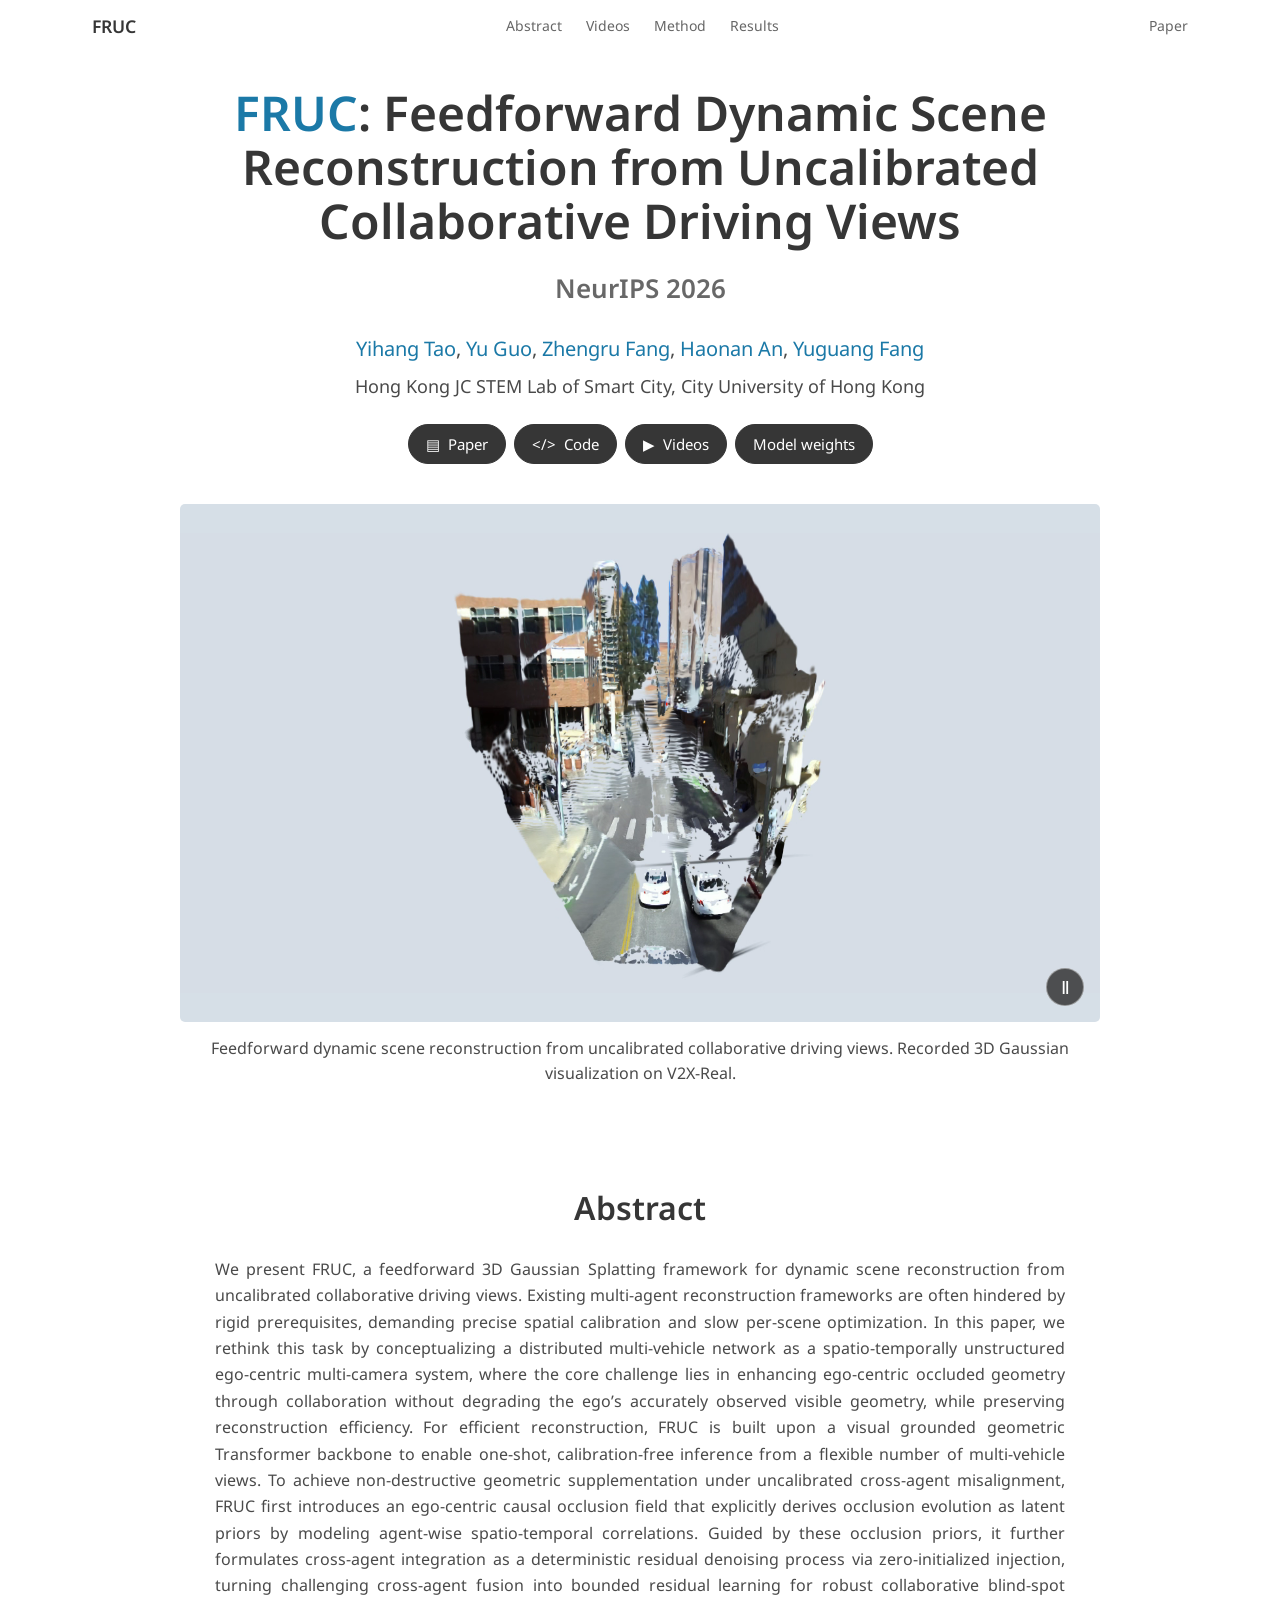
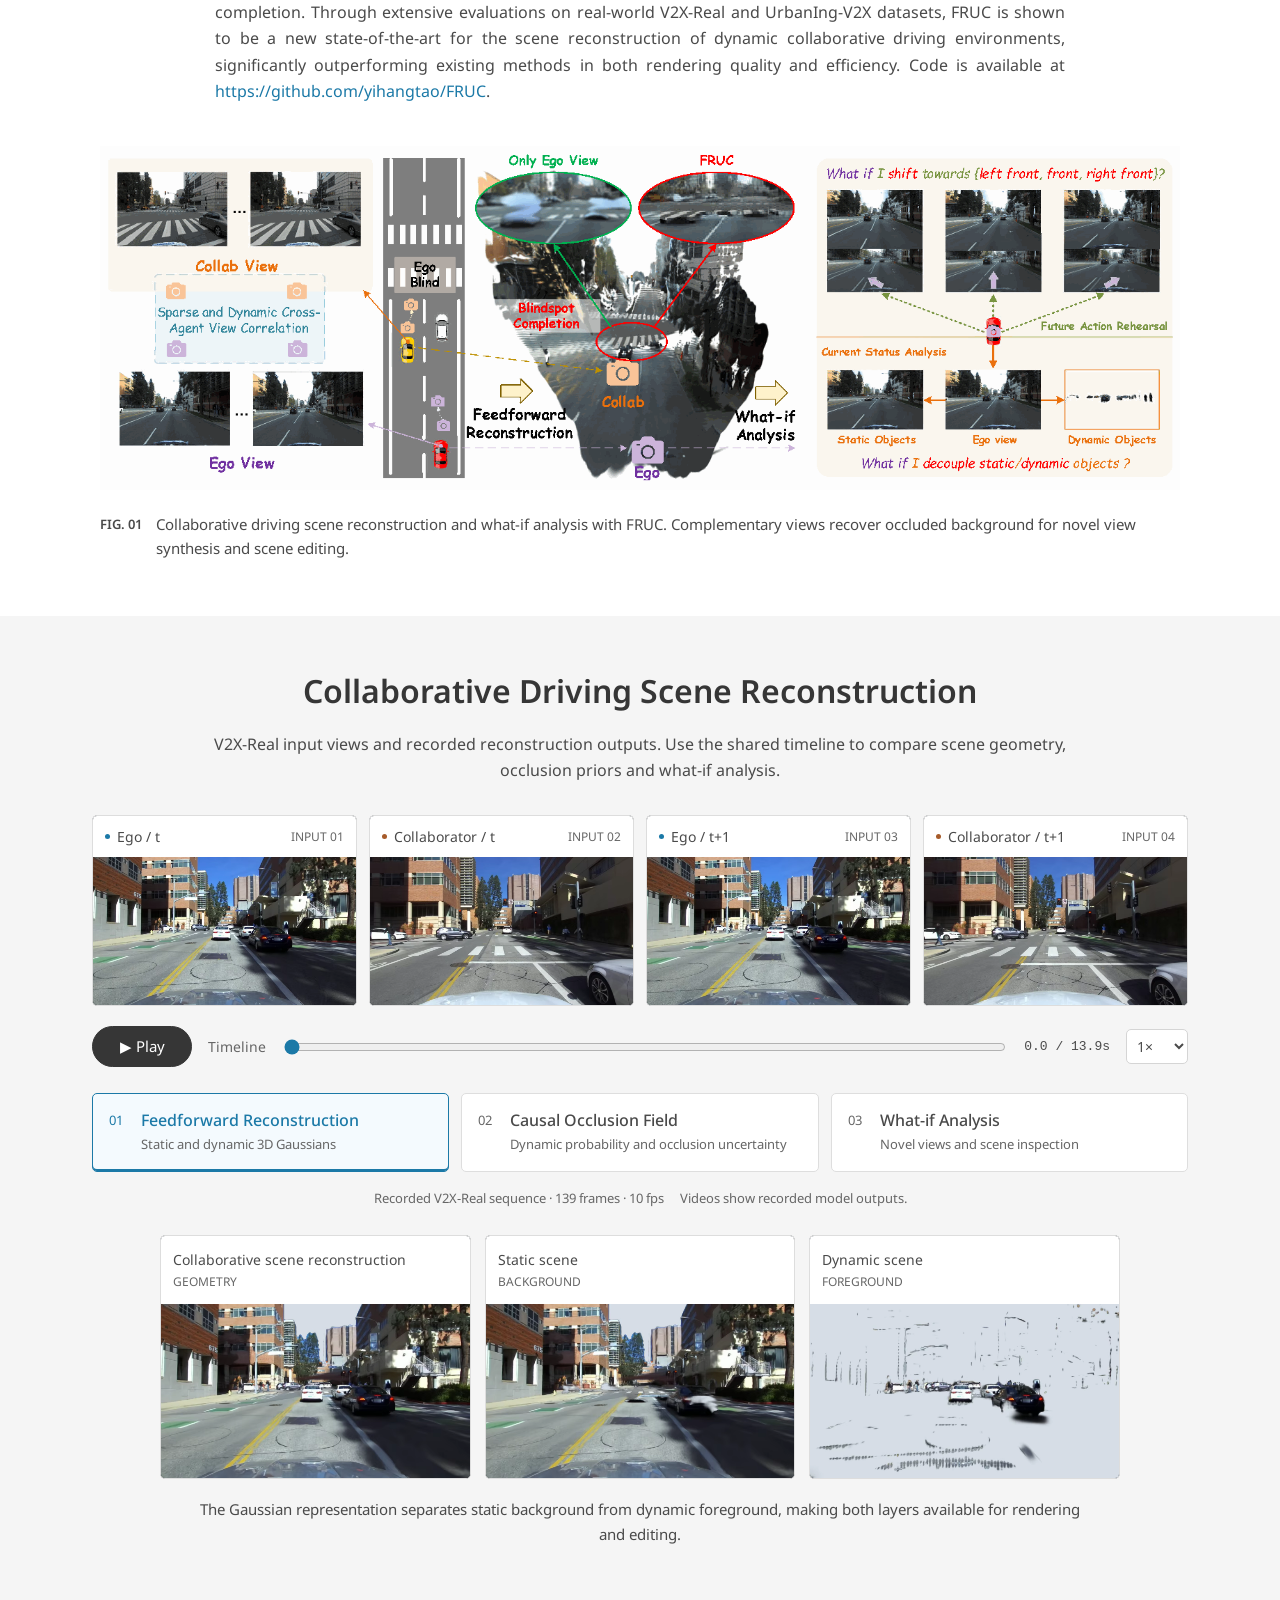
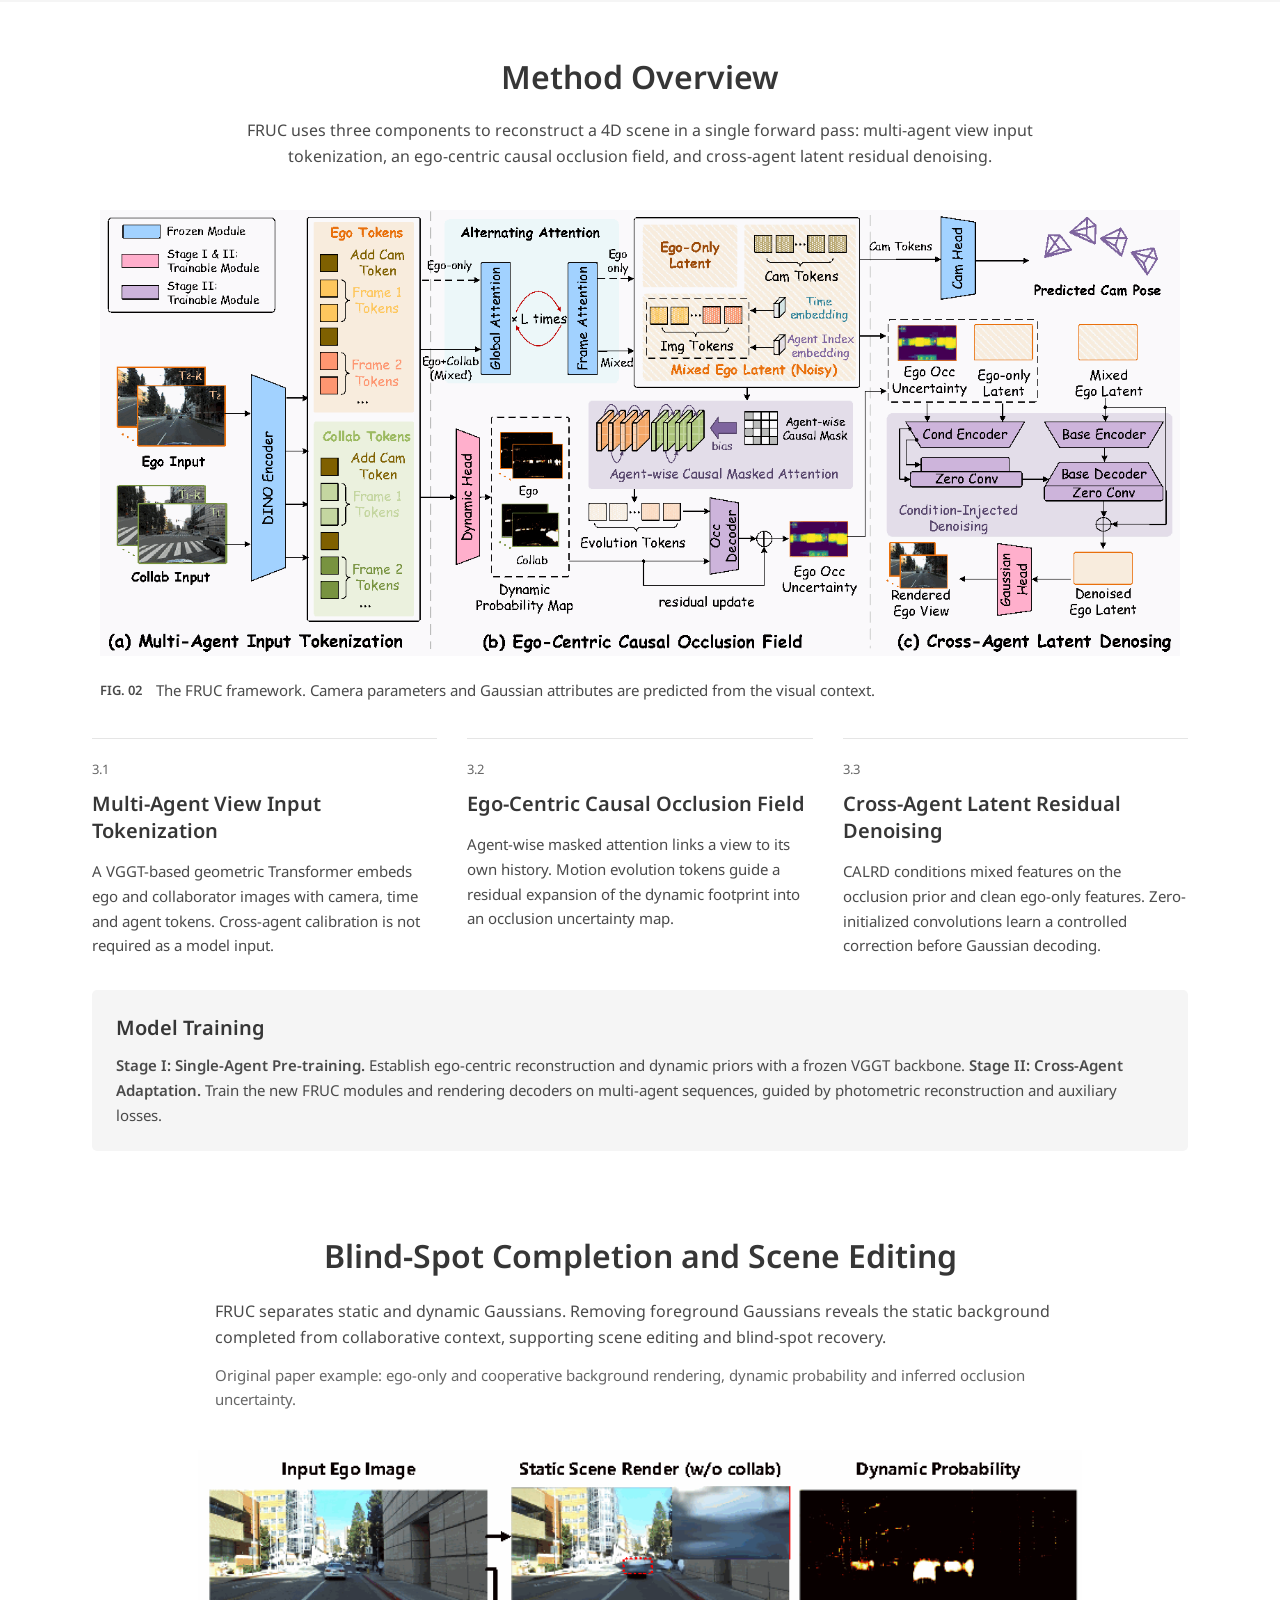
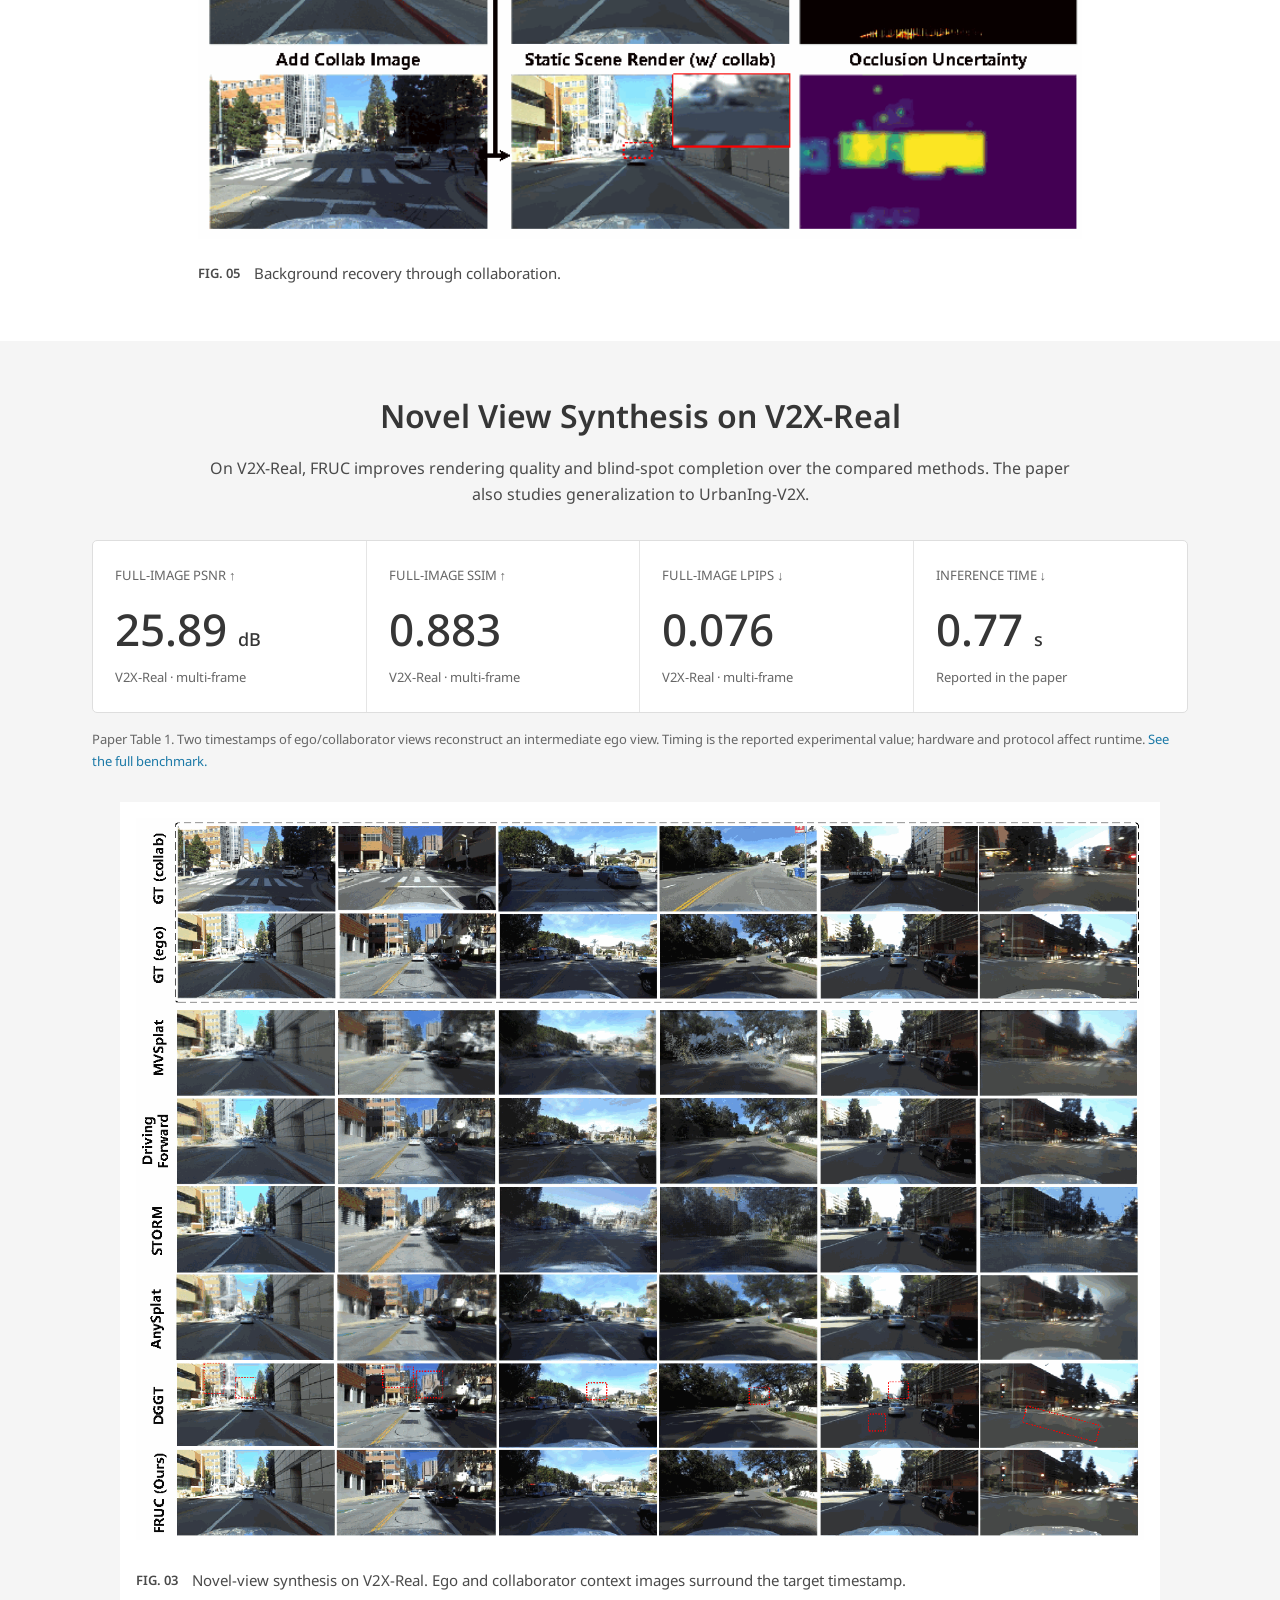
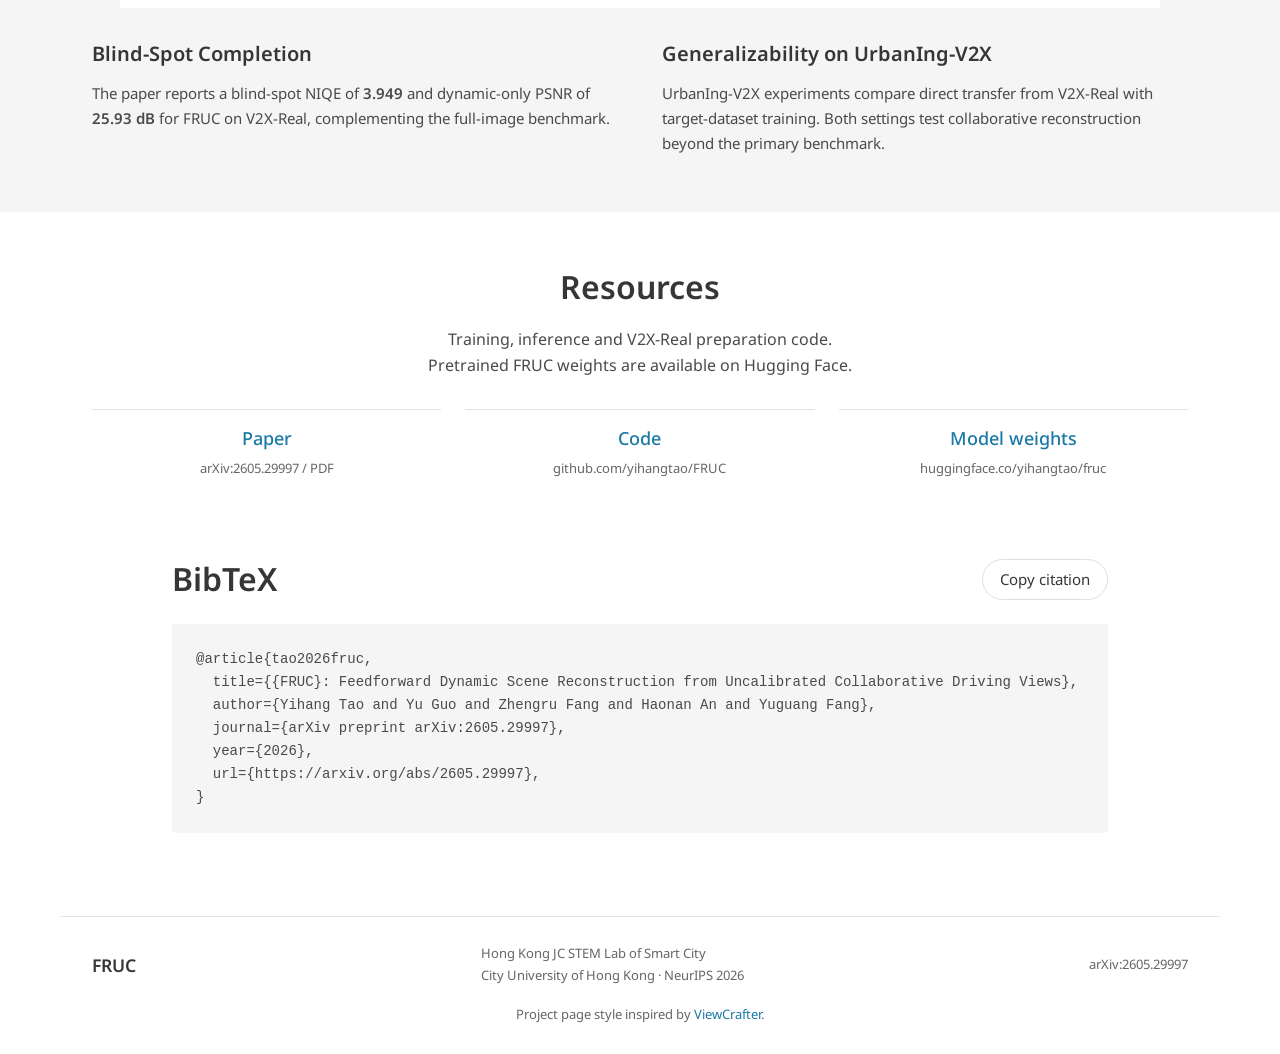
==== docs/index.html @ a86b12f6 "Initial FRUC release" ====
<!doctype html>
<html lang="en">
<head>
  <meta charset="utf-8">
  <meta name="viewport" content="width=device-width, initial-scale=1">
  <meta name="description" content="FRUC: feedforward dynamic scene reconstruction from uncalibrated collaborative driving views. A causal occlusion field and latent residual denoising complete driving blind spots.">
  <meta name="theme-color" content="#ffffff">
  <meta property="og:title" content="FRUC · NeurIPS 2026">
  <meta property="og:description" content="Feedforward dynamic scene reconstruction from uncalibrated collaborative driving views.">
  <title>FRUC · NeurIPS 2026</title>
  <link rel="icon" type="image/svg+xml" href="data:image/svg+xml,%3Csvg xmlns='http://www.w3.org/2000/svg' viewBox='0 0 64 64'%3E%3Crect width='64' height='64' rx='14' fill='%231b79a7'/%3E%3Cpath d='M18 46V18h28v7H26v6h16v7H26v8' fill='%23ffffff'/%3E%3C/svg%3E">
  <meta name="citation_title" content="FRUC: Feedforward Dynamic Scene Reconstruction from Uncalibrated Collaborative Driving Views">
  <meta name="citation_author" content="Yihang Tao">
  <meta name="citation_author" content="Yu Guo">
  <meta name="citation_author" content="Zhengru Fang">
  <meta name="citation_author" content="Haonan An">
  <meta name="citation_author" content="Yuguang Fang">
  <meta name="citation_journal_title" content="arXiv preprint arXiv:2605.29997">
  <meta name="citation_publication_date" content="2026">
  <meta name="citation_pdf_url" content="https://arxiv.org/pdf/2605.29997">
  <link rel="preconnect" href="https://fonts.googleapis.com">
  <link rel="preconnect" href="https://fonts.gstatic.com" crossorigin>
  <link rel="stylesheet" href="https://fonts.googleapis.com/css?family=Google+Sans|Noto+Sans&amp;display=swap">
  <link rel="stylesheet" href="assets/site.css">
  <script src="assets/site.js" defer></script>
</head>
<body>
  <a class="skip" href="#main">Skip to content</a>
  <header class="header">
    <a class="wordmark" href="#top" aria-label="FRUC home">FRUC<span class="brand-square"></span></a>
    <nav aria-label="Main navigation">
      <a href="#overview">Abstract</a><a href="#explorer">Videos</a><a href="#method">Method</a><a href="#results">Results</a>
    </nav>
    <a class="nav-paper" href="https://arxiv.org/pdf/2605.29997" target="_blank" rel="noopener">Paper</a>
  </header>
  <main id="main">
    <section class="hero wrap" id="top" aria-labelledby="hero-title">
      <div class="hero-copy">
        <h1 id="hero-title"><span class="title-acronym">FRUC</span>: Feedforward Dynamic Scene Reconstruction from Uncalibrated Collaborative Driving Views</h1>
        <p class="publication-venue">NeurIPS 2026</p>
        <p class="authors"><span>Yihang Tao</span>, <span>Yu Guo</span>, <span>Zhengru Fang</span>, <span>Haonan An</span>, <span>Yuguang Fang</span></p>
        <p class="affiliation">Hong Kong JC STEM Lab of Smart City, City University of Hong Kong</p>
        <div class="hero-actions">
          <a class="button publication-button" href="https://arxiv.org/pdf/2605.29997" target="_blank" rel="noopener"><span aria-hidden="true">▤</span> Paper</a>
          <a class="button publication-button" href="https://github.com/yihangtao/FRUC" target="_blank" rel="noopener"><span aria-hidden="true">&lt;/&gt;</span> Code</a>
          <a class="button publication-button" href="#explorer"><span aria-hidden="true">▶</span> Videos</a>
          <a class="button publication-button" href="https://huggingface.co/yihangtao/fruc" target="_blank" rel="noopener">Model weights</a>
        </div>
      </div>
      <div class="hero-visual">
        <div class="hero-media">
          <video id="hero-video" autoplay muted loop playsinline preload="auto" aria-label="Recorded 3D reconstruction visualization" poster="assets/figures/teaser.png"><source src="assets/videos/viewer.webm" type="video/webm"></video>
          <div class="visual-overlay"><button id="hero-toggle" class="round-button" aria-label="Pause hero video">Ⅱ</button></div>
        </div>
        <p class="visual-caption">Feedforward dynamic scene reconstruction from uncalibrated collaborative driving views. Recorded 3D Gaussian visualization on V2X-Real.</p>
      </div>
    </section>


    <section class="section wrap" id="overview" aria-labelledby="overview-title">
      <div class="section-heading"><h2 id="overview-title">Abstract</h2></div>
      <div class="overview-copy"><p>We present FRUC, a feedforward 3D Gaussian Splatting framework for dynamic scene reconstruction from uncalibrated collaborative driving views. Existing multi-agent reconstruction frameworks are often hindered by rigid prerequisites, demanding precise spatial calibration and slow per-scene optimization. In this paper, we rethink this task by conceptualizing a distributed multi-vehicle network as a spatio-temporally unstructured ego-centric multi-camera system, where the core challenge lies in enhancing ego-centric occluded geometry through collaboration without degrading the ego’s accurately observed visible geometry, while preserving reconstruction efficiency. For efficient reconstruction, FRUC is built upon a visual grounded geometric Transformer backbone to enable one-shot, calibration-free inference from a flexible number of multi-vehicle views. To achieve non-destructive geometric supplementation under uncalibrated cross-agent misalignment, FRUC first introduces an ego-centric causal occlusion field that explicitly derives occlusion evolution as latent priors by modeling agent-wise spatio-temporal correlations. Guided by these occlusion priors, it further formulates cross-agent integration as a deterministic residual denoising process via zero-initialized injection, turning challenging cross-agent fusion into bounded residual learning for robust collaborative blind-spot completion. Through extensive evaluations on real-world V2X-Real and UrbanIng-V2X datasets, FRUC is shown to be a new state-of-the-art for the scene reconstruction of dynamic collaborative driving environments, significantly outperforming existing methods in both rendering quality and efficiency. Code is available at <a href="https://github.com/yihangtao/FRUC" target="_blank" rel="noopener">https://github.com/yihangtao/FRUC</a>.</p></div>
      <figure class="paper-figure full-span"><button class="figure-button" data-figure="assets/figures/teaser.png" data-caption="Figure 1 · Collaborative driving reconstruction and what-if analysis." aria-label="Enlarge paper overview figure"><img src="assets/figures/teaser.png" alt="Paper overview: ego and collaborative inputs, blind-spot recovery, novel viewpoints and static/dynamic separation." loading="lazy"><span class="enlarge">＋ View figure</span></button><figcaption><span>FIG. 01</span> Collaborative driving scene reconstruction and what-if analysis with FRUC. Complementary views recover occluded background for novel view synthesis and scene editing.</figcaption></figure>
    </section>

    <section class="explorer-section" id="explorer" aria-labelledby="explorer-title">
      <div class="wrap">
        <div class="section-intro"><div><h2 id="explorer-title">Collaborative Driving Scene Reconstruction</h2></div><p>V2X-Real input views and recorded reconstruction outputs. Use the shared timeline to compare scene geometry, occlusion priors and what-if analysis.</p></div>
        <div class="input-grid" aria-label="Synchronized ego and collaborator input videos">
          <figure class="video-tile"><figcaption><span class="view-dot ego-dot"></span>Ego / t <span>INPUT 01</span></figcaption><video class="sync-video" data-stream="ego_frame_t" muted playsinline preload="metadata" aria-label="Ego input at t"><source src="assets/videos/ego_frame_t.webm" type="video/webm"></video></figure>
          <figure class="video-tile"><figcaption><span class="view-dot collab-dot"></span>Collaborator / t <span>INPUT 02</span></figcaption><video class="sync-video" data-stream="collab_frame_t" muted playsinline preload="metadata" aria-label="Collaborator input at t"><source src="assets/videos/collab_frame_t.webm" type="video/webm"></video></figure>
          <figure class="video-tile"><figcaption><span class="view-dot ego-dot"></span>Ego / t+1 <span>INPUT 03</span></figcaption><video class="sync-video" data-stream="ego_frame_t1" muted playsinline preload="metadata" aria-label="Ego input at t plus one"><source src="assets/videos/ego_frame_t1.webm" type="video/webm"></video></figure>
          <figure class="video-tile"><figcaption><span class="view-dot collab-dot"></span>Collaborator / t+1 <span>INPUT 04</span></figcaption><video class="sync-video" data-stream="collab_frame_t1" muted playsinline preload="metadata" aria-label="Collaborator input at t plus one"><source src="assets/videos/collab_frame_t1.webm" type="video/webm"></video></figure>
        </div>
        <div class="player-controls">
          <button id="play-toggle" class="button primary" aria-label="Play synchronized videos">▶ Play</button>
          <label class="timeline-label" for="timeline">Timeline</label><input id="timeline" type="range" min="0" max="13.9" value="0" step="0.1" aria-label="Seek all videos">
          <output id="time-display" for="timeline">0.0 / 13.9s</output>
          <label class="sr-only" for="speed">Playback speed</label><select id="speed"><option value="0.5">0.5×</option><option value="1" selected>1×</option><option value="1.5">1.5×</option></select>
        </div>
        <p id="video-status" class="sr-only" role="status" aria-live="polite"></p>
        <div class="explorer-layout">
          <aside class="explorer-sidebar"><div role="tablist" aria-label="Reconstruction stage" aria-orientation="horizontal">
            <button id="tab-reconstruction" class="stage-tab active" role="tab" aria-selected="true" aria-controls="stage-reconstruction"><span>01</span><b>Feedforward Reconstruction</b><small>Static and dynamic 3D Gaussians</small></button>
            <button id="tab-occlusion" class="stage-tab" role="tab" aria-selected="false" aria-controls="stage-occlusion" tabindex="-1"><span>02</span><b>Causal Occlusion Field</b><small>Dynamic probability and occlusion uncertainty</small></button>
            <button id="tab-whatif" class="stage-tab" role="tab" aria-selected="false" aria-controls="stage-whatif" tabindex="-1"><span>03</span><b>What-if Analysis</b><small>Novel views and scene inspection</small></button>
          </div><div class="sequence-note"><p>Recorded V2X-Real sequence · 139 frames · 10 fps</p><small>Videos show recorded model outputs.</small></div></aside>
          <div class="stage-content">
            <div id="stage-reconstruction" class="stage-panel" role="tabpanel" aria-labelledby="tab-reconstruction">
              <div class="result-grid">
                <figure class="video-tile"><figcaption>Collaborative scene reconstruction <span>GEOMETRY</span></figcaption><video id="master-video" class="sync-video" data-stream="construction_scene" muted playsinline preload="metadata" aria-label="Collaborative driving scene reconstruction recording"><source src="assets/videos/construction_scene.webm" type="video/webm"></video></figure>
                <figure class="video-tile"><figcaption>Static scene <span>BACKGROUND</span></figcaption><video class="sync-video" data-stream="static_scene_render" muted playsinline preload="metadata" aria-label="Static scene rendering"><source src="assets/videos/static_scene_render.webm" type="video/webm"></video></figure>
                <figure class="video-tile"><figcaption>Dynamic scene <span>FOREGROUND</span></figcaption><video class="sync-video" data-stream="dynamic_scene_render" muted playsinline preload="metadata" aria-label="Dynamic scene rendering"><source src="assets/videos/dynamic_scene_render.webm" type="video/webm"></video></figure>
              </div>
              <p class="stage-caption">The Gaussian representation separates static background from dynamic foreground, making both layers available for rendering and editing.</p>
            </div>
            <div id="stage-occlusion" class="stage-panel" role="tabpanel" aria-labelledby="tab-occlusion" hidden>
              <div class="result-grid">
                <figure class="video-tile"><figcaption>Occlusion uncertainty <span>CAUSAL PRIOR</span></figcaption><video class="sync-video" data-stream="ego_occlusion_uncertainty" muted playsinline preload="metadata" aria-label="Inferred occlusion uncertainty"><source src="assets/videos/ego_occlusion_uncertainty.webm" type="video/webm"></video></figure>
                <figure class="video-tile"><figcaption>Dynamic probability <span>FOOTPRINT</span></figcaption><video class="sync-video" data-stream="ego_dynamic_probability" muted playsinline preload="metadata" aria-label="Predicted dynamic probability"><source src="assets/videos/ego_dynamic_probability.webm" type="video/webm"></video></figure>
                <figure class="video-tile"><figcaption>Predicted depth <span>STRUCTURE</span></figcaption><video class="sync-video" data-stream="ego_depth_map" muted playsinline preload="metadata" aria-label="Predicted ego depth"><source src="assets/videos/ego_depth_map.webm" type="video/webm"></video></figure>
              </div>
              <p class="stage-caption">Within-agent causal attention tracks latent motion. A learned residual expands the dynamic footprint into a structured occlusion prior.</p>
            </div>
            <div id="stage-whatif" class="stage-panel" role="tabpanel" aria-labelledby="tab-whatif" hidden>
              <div class="result-grid two-up">
                <figure class="video-tile"><figcaption>Predicted next-frame visualization <span>RENDERED OUTPUT</span></figcaption><video class="sync-video" data-stream="ego_pred_next" muted playsinline preload="metadata" aria-label="Recorded predicted next-frame rendering"><source src="assets/videos/ego_pred_next.webm" type="video/webm"></video></figure>
                <figure class="video-tile"><figcaption>3D scene inspection <span>GAUSSIAN REPRESENTATION</span></figcaption><video class="sync-video" data-stream="viewer" muted playsinline preload="metadata" aria-label="3D viewer recording"><source src="assets/videos/viewer.webm" type="video/webm"></video></figure>
              </div>
              <p class="stage-caption">Reconstructed geometry supports camera shifts and foreground editing. These clips illustrate the recorded reconstruction and rendering outputs.</p>
            </div>
          </div>
        </div>
      </div>
    </section>

    <section class="section method-section wrap" id="method" aria-labelledby="method-title">
      <div class="section-intro full-span"><div><h2 id="method-title">Method Overview</h2></div><p>FRUC uses three components to reconstruct a 4D scene in a single forward pass: multi-agent view input tokenization, an ego-centric causal occlusion field, and cross-agent latent residual denoising.</p></div>
      <figure class="paper-figure full-span"><button class="figure-button" data-figure="assets/figures/method.png" data-caption="Figure 2 · Multi-agent tokenization, ego-centric causal occlusion field and cross-agent latent residual denoising." aria-label="Enlarge FRUC framework diagram"><img src="assets/figures/method.png" alt="FRUC architecture with DINO encoding, temporal-agent embeddings, causal motion attention, occlusion prediction and zero-convolution residual denoising." loading="lazy"><span class="enlarge">＋ View figure</span></button><figcaption><span>FIG. 02</span> The FRUC framework. Camera parameters and Gaussian attributes are predicted from the visual context.</figcaption></figure>
      <div class="method-cards full-span">
        <article><span class="step-number">3.1</span><h3>Multi-Agent View Input Tokenization</h3><p>A VGGT-based geometric Transformer embeds ego and collaborator images with camera, time and agent tokens. Cross-agent calibration is not required as a model input.</p></article>
        <article><span class="step-number">3.2</span><h3>Ego-Centric Causal Occlusion Field</h3><p>Agent-wise masked attention links a view to its own history. Motion evolution tokens guide a residual expansion of the dynamic footprint into an occlusion uncertainty map.</p></article>
        <article><span class="step-number">3.3</span><h3>Cross-Agent Latent Residual Denoising</h3><p>CALRD conditions mixed features on the occlusion prior and clean ego-only features. Zero-initialized convolutions learn a controlled correction before Gaussian decoding.</p></article>
      </div>
      <div class="training-note full-span"><h3>Model Training</h3><p><strong>Stage I: Single-Agent Pre-training.</strong> Establish ego-centric reconstruction and dynamic priors with a frozen VGGT backbone. <strong>Stage II: Cross-Agent Adaptation.</strong> Train the new FRUC modules and rendering decoders on multi-agent sequences, guided by photometric reconstruction and auxiliary losses.</p></div>
    </section>

    <section class="blindspot-section wrap" aria-labelledby="blindspot-title">
      <div><h2 id="blindspot-title">Blind-Spot Completion and Scene Editing</h2><p>FRUC separates static and dynamic Gaussians. Removing foreground Gaussians reveals the static background completed from collaborative context, supporting scene editing and blind-spot recovery.</p><p class="muted">Original paper example: ego-only and cooperative background rendering, dynamic probability and inferred occlusion uncertainty.</p></div>
      <figure class="paper-figure"><button class="figure-button" data-figure="assets/figures/blindspot.png" data-caption="Figure 5 · Blind-spot completion on V2X-Real." aria-label="Enlarge blind-spot completion figure"><img src="assets/figures/blindspot.png" alt="Figure 5 showing blind-spot completion with collaborator inputs versus ego-only background rendering." loading="lazy"><span class="enlarge">＋ View figure</span></button><figcaption><span>FIG. 05</span> Background recovery through collaboration.</figcaption></figure>
    </section>

    <section class="results-section" id="results" aria-labelledby="results-title"><div class="wrap">
      <div class="section-intro"><div><h2 id="results-title">Novel View Synthesis on V2X-Real</h2></div><p>On V2X-Real, FRUC improves rendering quality and blind-spot completion over the compared methods. The paper also studies generalization to UrbanIng-V2X.</p></div>
      <div class="metric-grid"><article><span>FULL-IMAGE PSNR ↑</span><strong>25.89 <small>dB</small></strong><p>V2X-Real · multi-frame</p></article><article><span>FULL-IMAGE SSIM ↑</span><strong>0.883</strong><p>V2X-Real · multi-frame</p></article><article><span>FULL-IMAGE LPIPS ↓</span><strong>0.076</strong><p>V2X-Real · multi-frame</p></article><article><span>INFERENCE TIME ↓</span><strong>0.77 <small>s</small></strong><p>Reported in the paper</p></article></div>
      <p class="result-footnote">Paper Table 1. Two timestamps of ego/collaborator views reconstruct an intermediate ego view. Timing is the reported experimental value; hardware and protocol affect runtime. <a href="https://arxiv.org/pdf/2605.29997" target="_blank" rel="noopener">See the full benchmark.</a></p>
      <figure class="paper-figure results-figure"><button class="figure-button" data-figure="assets/figures/v2xreal-results.png" data-caption="Figure 3 · Qualitative novel-view synthesis comparison on V2X-Real." aria-label="Enlarge qualitative benchmark comparison"><img src="assets/figures/v2xreal-results.png" alt="Original V2X-Real qualitative comparison of ground truth, baseline methods and FRUC." loading="lazy"><span class="enlarge">＋ View figure</span></button><figcaption><span>FIG. 03</span> Novel-view synthesis on V2X-Real. Ego and collaborator context images surround the target timestamp.</figcaption></figure>
      <div class="results-context"><article><h3>Blind-Spot Completion</h3><p>The paper reports a blind-spot NIQE of <strong>3.949</strong> and dynamic-only PSNR of <strong>25.93 dB</strong> for FRUC on V2X-Real, complementing the full-image benchmark.</p></article><article><h3>Generalizability on UrbanIng-V2X</h3><p>UrbanIng-V2X experiments compare direct transfer from V2X-Real with target-dataset training. Both settings test collaborative reconstruction beyond the primary benchmark.</p></article></div>
    </div></section>

    <section class="resources wrap" aria-labelledby="resources-title"><div><h2 id="resources-title">Resources</h2><p>Training, inference and V2X-Real preparation code.<br>Pretrained FRUC weights are available on Hugging Face.</p></div><div class="resource-links"><a href="https://arxiv.org/pdf/2605.29997" target="_blank" rel="noopener"><b>Paper</b><span>arXiv:2605.29997 / PDF</span></a><a href="https://github.com/yihangtao/FRUC" target="_blank" rel="noopener"><b>Code</b><span>github.com/yihangtao/FRUC</span></a><a href="https://huggingface.co/yihangtao/fruc" target="_blank" rel="noopener"><b>Model weights</b><span>huggingface.co/yihangtao/fruc</span></a></div></section>
    <section class="citation wrap" aria-labelledby="citation-title"><div class="citation-header"><div><h2 id="citation-title">BibTeX</h2></div><button id="copy-citation" class="button ghost">Copy citation</button></div><pre><code id="bibtex">@article{tao2026fruc,
  title={{FRUC}: Feedforward Dynamic Scene Reconstruction from Uncalibrated Collaborative Driving Views},
  author={Yihang Tao and Yu Guo and Zhengru Fang and Haonan An and Yuguang Fang},
  journal={arXiv preprint arXiv:2605.29997},
  year={2026},
  url={https://arxiv.org/abs/2605.29997},
}</code></pre><p id="copy-status" role="status" aria-live="polite"></p></section>
  </main>
  <footer class="wrap"><a class="wordmark" href="#top">FRUC<span class="brand-square"></span></a><p>Hong Kong JC STEM Lab of Smart City<br>City University of Hong Kong · NeurIPS 2026</p><a href="https://arxiv.org/abs/2605.29997" target="_blank" rel="noopener">arXiv:2605.29997</a></footer>
  <p class="page-credit">Project page style inspired by <a href="https://drexubery.github.io/ViewCrafter/" target="_blank" rel="noopener">ViewCrafter</a>.</p>
  <dialog id="figure-dialog" aria-labelledby="dialog-caption"><button id="close-figure" class="round-button" aria-label="Close figure">×</button><img id="dialog-image" alt=""><p id="dialog-caption"></p></dialog>
</body>
</html>
---- docs/assets/site.css ----
@charset "UTF-8";

:root {
  --bg: #ffffff;
  --panel: #ffffff;
  --text: #4a4a4a;
  --heading: #363636;
  --muted: #666666;
  --accent: #1b79a7;
  --orange: #a65b2a;
  --line: #e5e5e5;
  --soft: #f5f5f5;
  --sans: "Noto Sans", Arial, sans-serif;
  --display: "Google Sans", "Noto Sans", Arial, sans-serif;
  --mono: Consolas, "SFMono-Regular", monospace;
  color-scheme: light;
}

* { box-sizing: border-box; }
html { scroll-behavior: smooth; scroll-padding-top: 64px; }
body { margin: 0; background: var(--bg); color: var(--text); font: 400 16px/1.65 var(--sans); }
a { color: var(--accent); text-decoration: none; }
a:hover { text-decoration: underline; }
button, input, select { font: inherit; }
button, a, input, select { touch-action: manipulation; }
button { cursor: pointer; color: inherit; }
a:focus-visible, button:focus-visible, input:focus-visible, select:focus-visible { outline: 3px solid var(--accent); outline-offset: 4px; }
img, video { display: block; max-width: 100%; }
figure, p, h1, h2, h3 { margin: 0; }
p + p { margin-top: 1rem; }
h1, h2, h3 { font-family: var(--display); color: var(--heading); font-weight: 600; letter-spacing: normal; }
h1 { font-size: 3rem; line-height: 1.125; }
h2 { font-size: 2rem; line-height: 1.2; }
h3 { font-size: 1.25rem; line-height: 1.35; }
strong { font-weight: 600; }
.wrap { width: 100%; max-width: 1160px; margin: auto; padding-left: 32px; padding-right: 32px; }
.header { display: flex; align-items: center; justify-content: space-between; max-width: 1160px; height: 52px; margin: auto; padding: 0 32px; gap: 24px; }
.wordmark { font: 600 1.1rem var(--display); color: var(--heading); }
.brand-square { display: none; }
.header nav { display: flex; gap: 24px; font-size: .875rem; }
.header nav a, .nav-paper { color: var(--muted); }
.nav-paper { font-size: .875rem; }
.hero { padding-top: 34px; padding-bottom: 48px; text-align: center; }
.hero-copy { max-width: 1050px; margin: auto; }
.title-acronym { color: var(--accent); }
.publication-venue { margin-top: 24px; color: #686868; font: 600 1.625rem/1.3 var(--display); }
.authors { margin-top: 26px; font: 400 1.25rem/1.65 var(--display); }
.authors span { display: inline-block; color: var(--accent); }
.affiliation { margin-top: 8px; font: 400 1.125rem/1.5 var(--display); }
.hero-actions { display: flex; flex-wrap: wrap; justify-content: center; align-items: center; gap: 8px; margin-top: 24px; }
.button { display: inline-flex; align-items: center; justify-content: center; gap: 8px; border: 1px solid #dedede; border-radius: 999px; padding: 8px 17px; background: var(--panel); color: var(--heading); font-size: .9375rem; line-height: 1.5; font-weight: 400; text-decoration: none; transition: background .15s; }
.button:hover { text-decoration: none; background: #eeeeee; }
.publication-button, .button.primary { background: var(--heading); border-color: var(--heading); color: white; }
.publication-button:hover, .button.primary:hover { background: #202020; border-color: #202020; }
.publication-button small { font-size: .75rem; padding-left: 7px; border-left: 1px solid #ffffff55; }
.hero-visual { max-width: 920px; margin: 40px auto 0; }
.hero-media { position: relative; overflow: hidden; border-radius: 5px; }
.hero-visual video { width: 100%; aspect-ratio: 16/9; object-fit: contain; background: #d6dfe7; }
.visual-overlay { position: absolute; right: 16px; bottom: 16px; }
.round-button { display: grid; place-items: center; width: 38px; height: 38px; border: 1px solid #ffffff66; border-radius: 50%; background: #363636d9; color: white; font-size: 1.15rem; }
.visual-caption { margin-top: 14px; color: var(--text); font: 400 1rem/1.55 var(--display); }
.section { padding-top: 56px; padding-bottom: 56px; }
.section-heading, .section-intro { text-align: center; }
.overview-copy { max-width: 850px; margin: 28px auto 34px; text-align: justify; }
.overview-copy a { overflow-wrap: anywhere; }
.paper-figure { overflow: hidden; background: white; }
.figure-button { display: block; position: relative; width: 100%; padding: 8px; border: 0; background: white; text-align: left; }
.figure-button img { width: 100%; height: auto; object-fit: contain; }
.enlarge { position: absolute; right: 18px; bottom: 18px; padding: 6px 10px; background: #363636e6; color: white; border-radius: 4px; font-size: .75rem; opacity: 0; transition: opacity .15s; }
.figure-button:hover .enlarge, .figure-button:focus-visible .enlarge { opacity: 1; }
.paper-figure > figcaption { display: flex; gap: 14px; padding: 14px 8px 0; color: var(--text); font-size: .9375rem; line-height: 1.6; text-align: left; }
.paper-figure > figcaption > span { white-space: nowrap; font-size: .8125rem; font-weight: 600; padding-top: 2px; }
.section-intro { margin-bottom: 32px; }
.section-intro > p { max-width: 880px; margin: 20px auto 0; }
.explorer-section { background: var(--soft); padding: 56px 0; }
.input-grid { display: grid; grid-template-columns: repeat(4, 1fr); gap: 12px; }
.video-tile { overflow: hidden; min-width: 0; background: #101820; border: 1px solid #dddddd; border-radius: 5px; }
.video-tile figcaption { display: flex; align-items: center; flex-wrap: wrap; gap: 7px; padding: 10px 12px; background: white; font-size: .875rem; line-height: 1.5; }
.video-tile figcaption > span:last-child:not(.view-dot) { margin-left: auto; color: var(--muted); font-size: .75rem; }
.video-tile video { width: 100%; aspect-ratio: 16/9; object-fit: contain; }
.view-dot { width: 5px; height: 5px; border-radius: 50%; }
.ego-dot { background: var(--accent); }
.collab-dot { background: var(--orange); }
.player-controls { display: flex; align-items: center; gap: 16px; padding: 20px 0 26px; }
.player-controls .button { min-width: 100px; }
.timeline-label { font-size: .875rem; color: var(--muted); }
#timeline { accent-color: var(--accent); flex: 1; min-width: 60px; cursor: pointer; }
#time-display { font: .8125rem var(--mono); white-space: nowrap; }
#speed { background: white; color: var(--text); border: 1px solid #d5d5d5; border-radius: 5px; padding: 6px; font-size: .875rem; }
.explorer-sidebar [role=tablist] { display: grid; grid-template-columns: repeat(3, 1fr); gap: 12px; }
.stage-tab { display: grid; grid-template-columns: 24px 1fr; gap: 4px 8px; width: 100%; text-align: left; background: white; border: 1px solid #dedede; border-radius: 5px; padding: 16px; }
.stage-tab > span { grid-row: 1/3; color: var(--muted); font-size: .8125rem; }
.stage-tab > b { font: 500 1rem/1.35 var(--display); }
.stage-tab small { color: var(--muted); font-size: .8125rem; line-height: 1.5; }
.stage-tab.active { border-color: var(--accent); box-shadow: inset 0 -2px var(--accent); background: #f4fafe; }
.stage-tab.active > b, .stage-tab.active > span { color: var(--accent); }
.stage-tab:hover { background: #fafafa; }
.sequence-note { display: flex; justify-content: center; align-items: baseline; gap: 16px; margin: 16px 0 26px; text-align: center; color: var(--muted); }
.sequence-note p, .sequence-note small { font-size: .8125rem; }
.result-grid { display: grid; grid-template-columns: repeat(3, minmax(0, 1fr)); gap: 14px; max-width: 960px; margin: auto; }
.result-grid.two-up { grid-template-columns: repeat(2, minmax(0, 1fr)); max-width: 640px; }
.result-grid .video-tile figcaption { min-height: 68px; flex-direction: column; align-items: flex-start; justify-content: center; gap: 3px; }
.result-grid .video-tile figcaption > span:last-child { margin-left: 0; }
.stage-caption { max-width: 880px; margin: 18px auto 0; text-align: center; font-size: .9375rem; }
.stage-panel[hidden] { display: none; }
.method-section .paper-figure { margin-top: 30px; }
.method-cards { display: grid; grid-template-columns: repeat(3, 1fr); gap: 30px; margin-top: 36px; }
.method-cards article { border-top: 1px solid var(--line); padding-top: 20px; min-width: 0; }
.step-number { display: block; margin-bottom: 10px; font-size: .8125rem; color: var(--muted); }
.method-cards p { margin-top: 15px; font-size: .9375rem; }
.training-note { margin-top: 32px; background: var(--soft); padding: 24px; border-radius: 5px; }
.training-note p { margin-top: 12px; font-size: .9375rem; }
.blindspot-section { padding-top: 30px; padding-bottom: 56px; }
.blindspot-section h2 { text-align: center; }
.blindspot-section p { max-width: 850px; margin: 22px auto 0; }
.blindspot-section .muted { margin-top: 12px; color: var(--muted); font-size: .9375rem; }
.blindspot-section .paper-figure { max-width: 900px; margin: 30px auto 0; }
.results-section { padding: 56px 0; background: var(--soft); }
.metric-grid { display: grid; grid-template-columns: repeat(4, 1fr); background: white; border: 1px solid #dedede; border-radius: 5px; overflow: hidden; }
.metric-grid article { padding: 24px 22px; border-right: 1px solid var(--line); }
.metric-grid article:last-child { border-right: 0; }
.metric-grid article > span { display: block; margin-bottom: 18px; color: var(--muted); font-size: .8125rem; }
.metric-grid strong { display: block; color: var(--heading); font: 500 2.75rem/1.15 var(--display); }
.metric-grid small { font-size: 1.125rem; }
.metric-grid p { margin-top: 12px; font-size: .8125rem; color: var(--muted); }
.result-footnote { margin: 16px 0 30px; font-size: .8125rem; color: var(--muted); }
.results-figure { max-width: 1040px; margin: auto; }
.results-figure .figure-button { padding: 16px; }
.results-figure > figcaption { padding: 12px 16px 16px; }
.results-context { display: grid; grid-template-columns: 1fr 1fr; gap: 44px; margin-top: 32px; }
.results-context p { margin-top: 14px; font-size: .9375rem; }
.resources { padding-top: 56px; padding-bottom: 36px; text-align: center; }
.resources > div > p { margin-top: 20px; }
.resource-links { display: grid; grid-template-columns: repeat(3, 1fr); gap: 24px; margin-top: 30px; }
.resource-links > a { padding: 16px 8px; border-top: 1px solid var(--line); }
.resource-links b { display: block; font: 500 1.125rem var(--display); }
.resource-links b small { margin-left: 8px; font: .75rem var(--sans); color: var(--muted); }
.resource-links span { display: block; margin-top: 8px; color: var(--muted); font-size: .8125rem; overflow-wrap: anywhere; }
.citation { max-width: 1000px; padding-top: 28px; padding-bottom: 52px; }
.citation-header { display: flex; align-items: center; justify-content: space-between; gap: 20px; }
.citation pre { margin: 24px 0 0; padding: 24px; background: var(--soft); border-radius: 4px; overflow-x: auto; color: var(--text); font: .875rem/1.65 var(--mono); }
#copy-status { min-height: 1.5em; margin-top: 10px; color: var(--accent); font-size: .875rem; }
footer.wrap { display: flex; justify-content: space-between; align-items: center; gap: 24px; border-top: 1px solid var(--line); padding-top: 26px; padding-bottom: 18px; }
footer p, footer > a:last-child { font-size: .8125rem; color: var(--muted); }
.page-credit { margin: 0 auto 28px; padding: 0 24px; text-align: center; color: var(--muted); font-size: .8125rem; }
dialog { max-width: min(95vw, 1500px); max-height: 92vh; overflow: auto; padding: 36px 24px 20px; background: white; color: var(--text); border: 0; border-radius: 6px; }
dialog::backdrop { background: #36363688; backdrop-filter: blur(5px); }
dialog img { max-height: 76vh; object-fit: contain; width: auto; margin: auto; }
dialog p { margin-top: 14px; text-align: center; font-size: .875rem; }
dialog .round-button { position: absolute; top: 7px; right: 8px; width: 30px; height: 30px; background: var(--heading); }
.sr-only { position: absolute; width: 1px; height: 1px; padding: 0; margin: -1px; overflow: hidden; clip: rect(0,0,0,0); white-space: nowrap; border: 0; }
.skip { position: fixed; top: -60px; left: 20px; padding: 8px 15px; z-index: 100; background: var(--heading); color: white; }
.skip:focus { top: 10px; }

@media (max-width: 1000px) {
  .hero h1 { font-size: 2.625rem; }
  .input-grid .video-tile figcaption > span:last-child { display: none; }
  .stage-tab { padding: 14px 12px; }
  .stage-tab > b { font-size: .9375rem; }
  .metric-grid article { padding: 22px 16px; }
  .metric-grid strong { font-size: 2.5rem; }
}

@media (max-width: 800px) {
  .wrap { padding-left: 24px; padding-right: 24px; }
  .header { padding: 0 24px; }
  .header nav { gap: 16px; }
  .hero { padding-top: 28px; }
  .hero h1 { font-size: 2.25rem; }
  .publication-venue { font-size: 1.5rem; }
  .authors { font-size: 1.125rem; }
  .affiliation { font-size: 1rem; }
  .input-grid { grid-template-columns: repeat(2, 1fr); }
  .result-grid, .result-grid.two-up { grid-template-columns: 1fr; max-width: 380px; }
  .stage-tab { grid-template-columns: 1fr; gap: 8px; }
  .stage-tab > span { grid-row: auto; }
  .stage-tab small { display: none; }
  .sequence-note { display: block; }
  .sequence-note small { display: block; margin-top: 4px; }
  .method-cards { grid-template-columns: 1fr; gap: 26px; }
  .method-cards h3 { font-size: 1.375rem; }
  .metric-grid { grid-template-columns: repeat(2, 1fr); }
  .metric-grid article:nth-child(2) { border-right: 0; }
  .metric-grid article:nth-child(-n+2) { border-bottom: 1px solid var(--line); }
  .resource-links { gap: 14px; }
  .player-controls { gap: 10px; }
  .timeline-label { display: none; }
  .results-context { gap: 28px; }
  footer.wrap { flex-wrap: wrap; }
}

@media (max-width: 480px) {
  .header nav { display: none; }
  .hero { padding-top: 22px; padding-bottom: 30px; }
  .hero h1 { font-size: 1.875rem; line-height: 1.2; }
  .publication-venue { margin-top: 20px; }
  .authors { margin-top: 22px; font-size: 1.0625rem; }
  .hero-actions { gap: 8px; margin-top: 20px; }
  .hero-actions .button { font-size: .875rem; padding: 8px 13px; }
  .hero-visual { margin-top: 28px; }
  .visual-caption { font-size: .9375rem; }
  h2 { font-size: 1.75rem; }
  .section, .explorer-section, .results-section { padding-top: 40px; padding-bottom: 40px; }
  .overview-copy { text-align: left; margin-top: 24px; }
  .paper-figure > figcaption { display: block; font-size: .875rem; }
  .paper-figure > figcaption > span { display: block; margin-bottom: 5px; }
  .enlarge { opacity: 1; right: 12px; bottom: 12px; }
  .input-grid { gap: 8px; }
  .video-tile figcaption { padding: 8px; font-size: .8125rem; }
  .player-controls { flex-wrap: wrap; gap: 8px; }
  .player-controls .button { min-width: 78px; padding: 8px 12px; font-size: .875rem; }
  #time-display { font-size: .75rem; }
  #speed { width: 58px; font-size: .8125rem; }
  .explorer-sidebar [role=tablist] { grid-template-columns: 1fr; gap: 8px; }
  .stage-tab { grid-template-columns: 24px 1fr; align-items: center; padding: 12px 14px; }
  .stage-tab > b { font-size: .9375rem; }
  .training-note { padding: 20px; }
  .blindspot-section { padding-top: 16px; padding-bottom: 40px; }
  .metric-grid article { padding: 20px 14px; }
  .metric-grid article > span { font-size: .75rem; }
  .metric-grid strong { font-size: 2.25rem; }
  .results-context { grid-template-columns: 1fr; gap: 24px; }
  .resources { padding-top: 40px; }
  .resource-links { grid-template-columns: 1fr; gap: 0; }
  .resource-links > a { padding: 18px 0; }
  .citation { padding-top: 12px; padding-bottom: 36px; }
  .citation pre { font-size: .8125rem; padding: 16px; }
  .citation-header .button { font-size: .8125rem; padding: 8px 12px; }
  footer.wrap { justify-content: center; text-align: center; gap: 16px; }
  footer p { width: 100%; }
}

@media (prefers-reduced-motion: reduce) {
  html { scroll-behavior: auto; }
  .button, .enlarge { transition: none; }
}
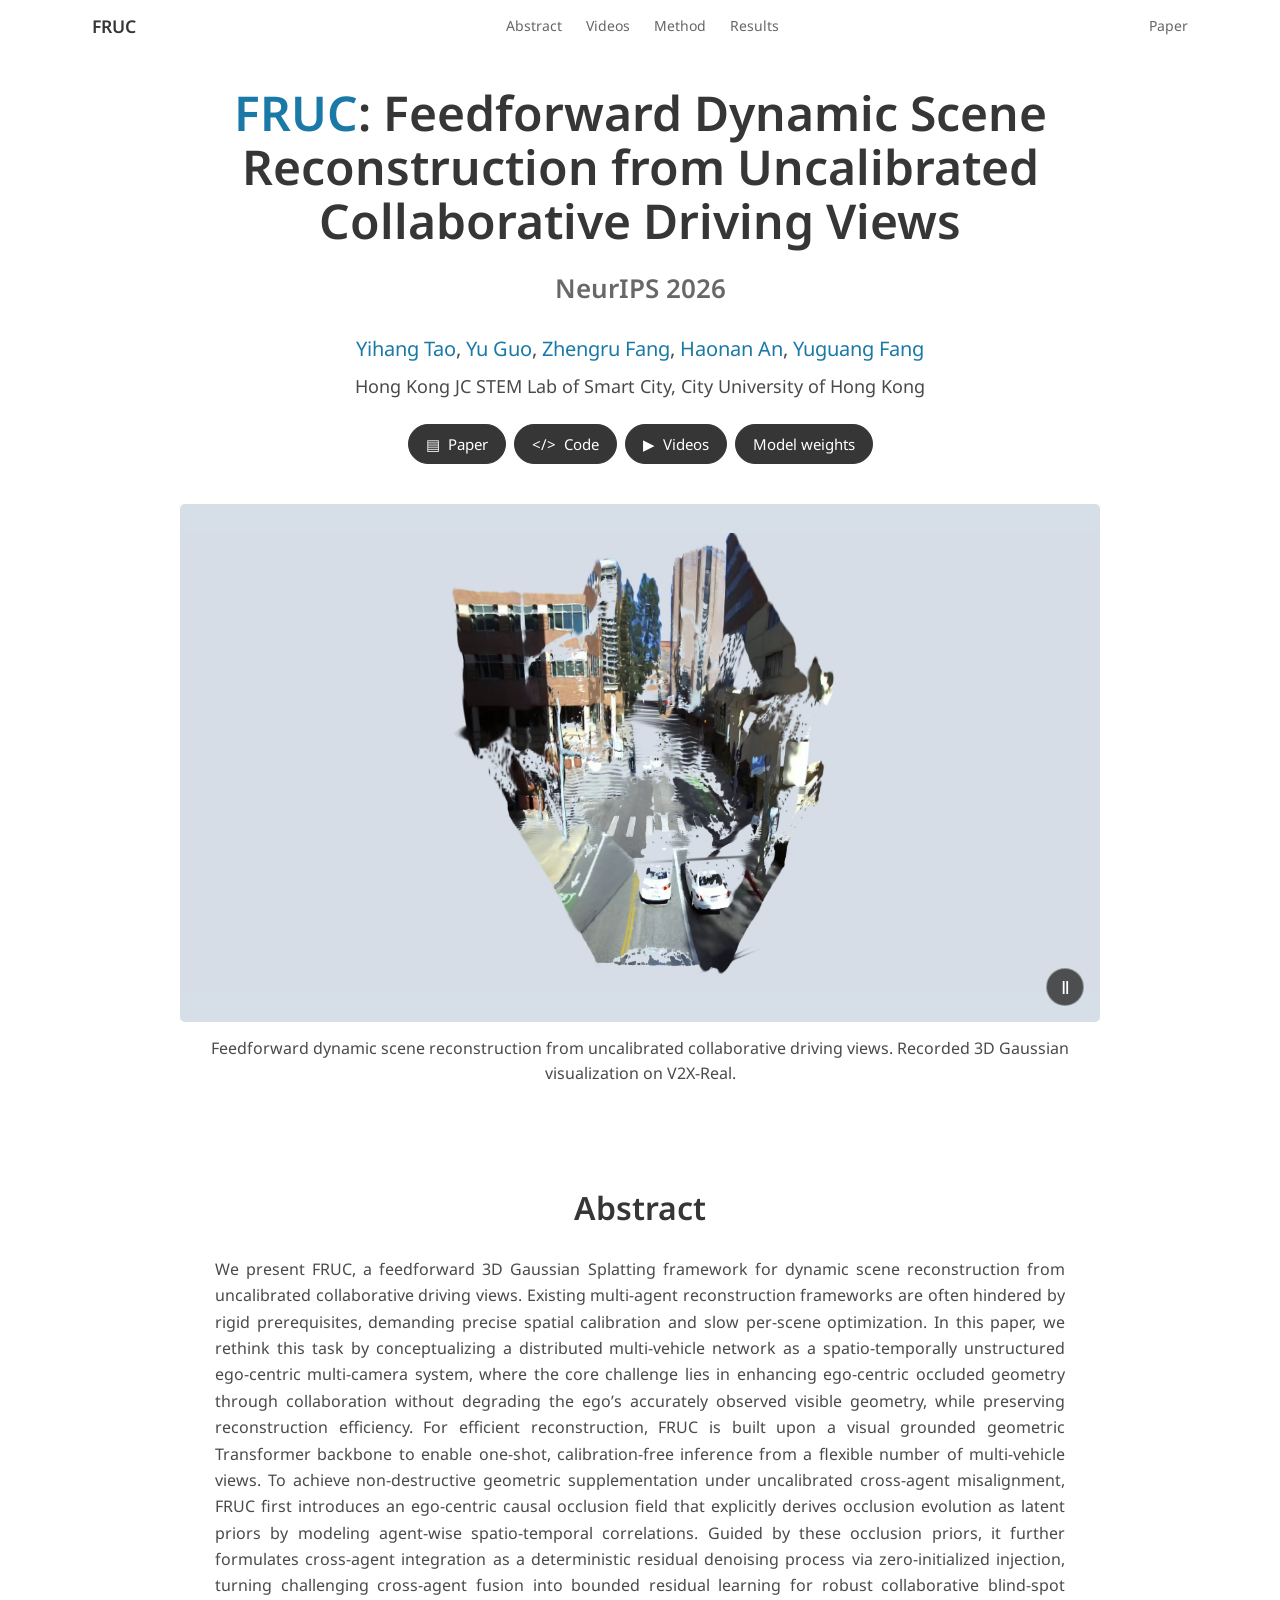
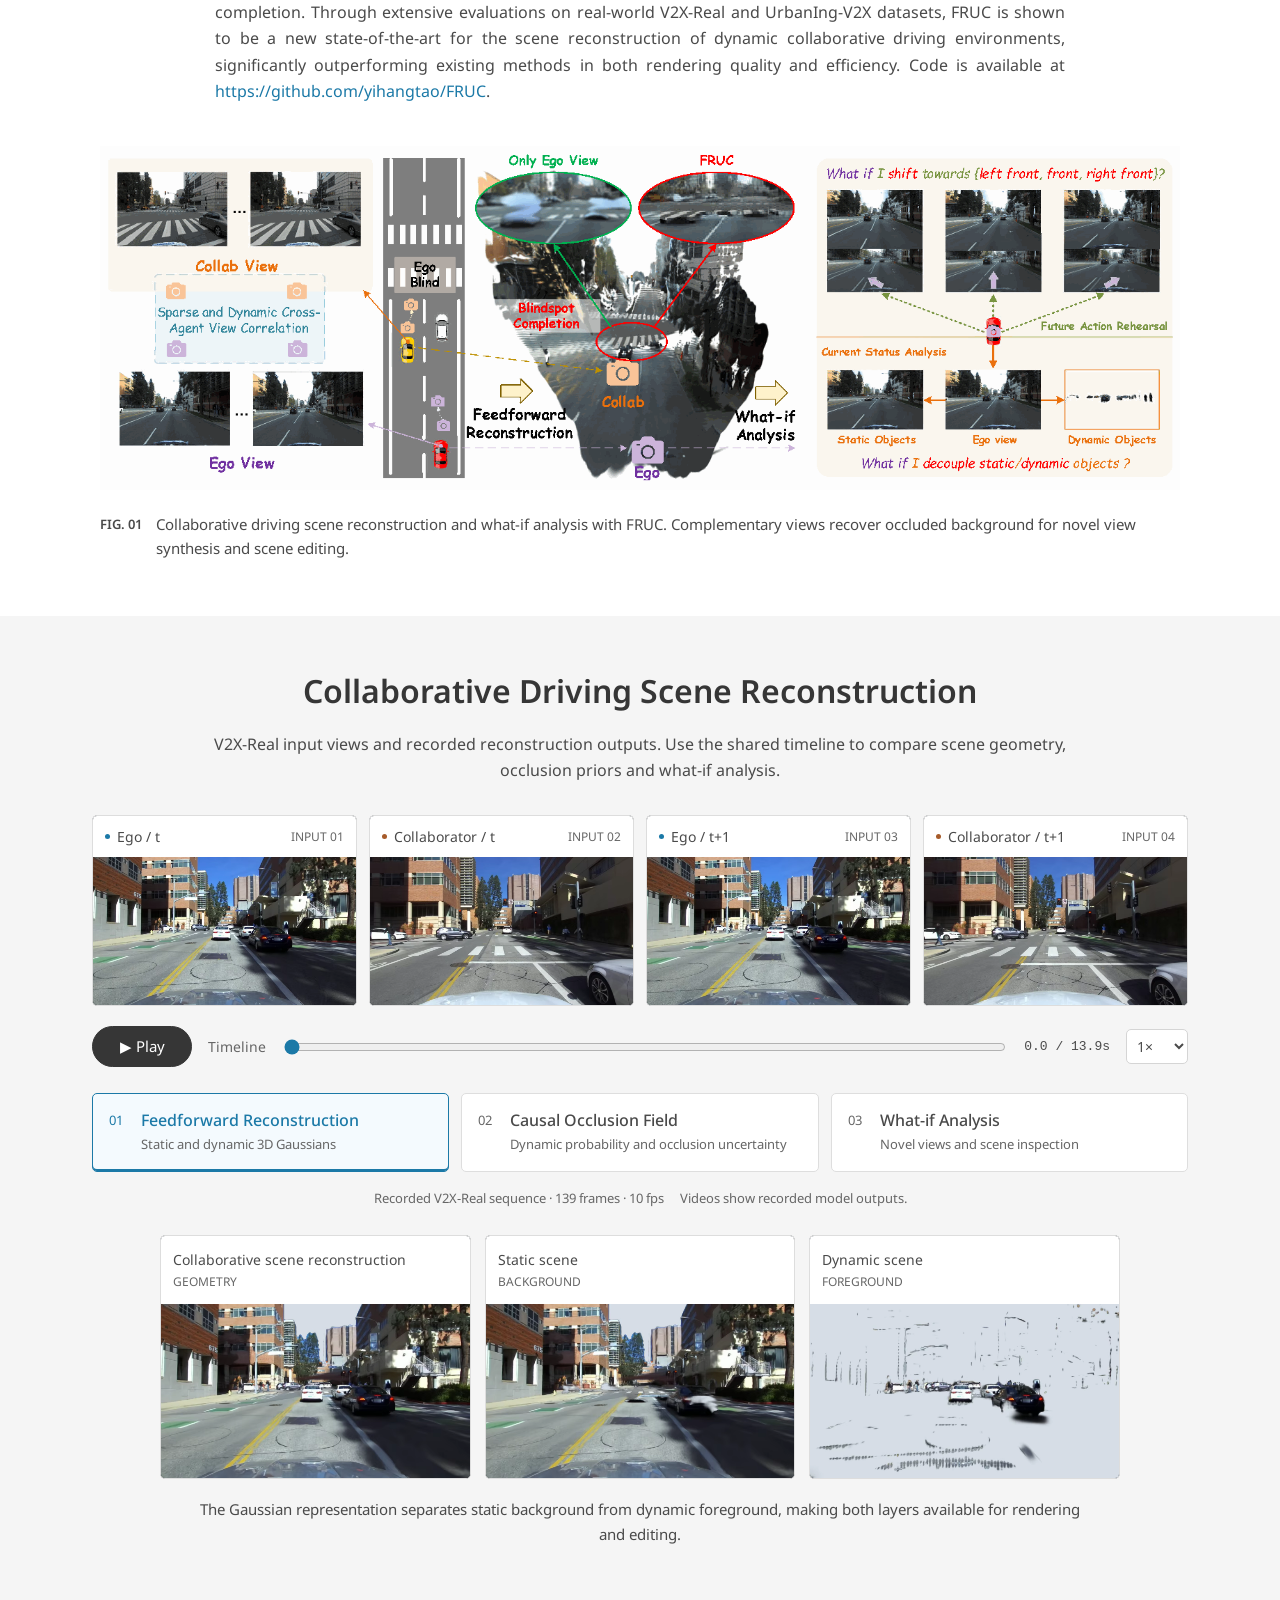
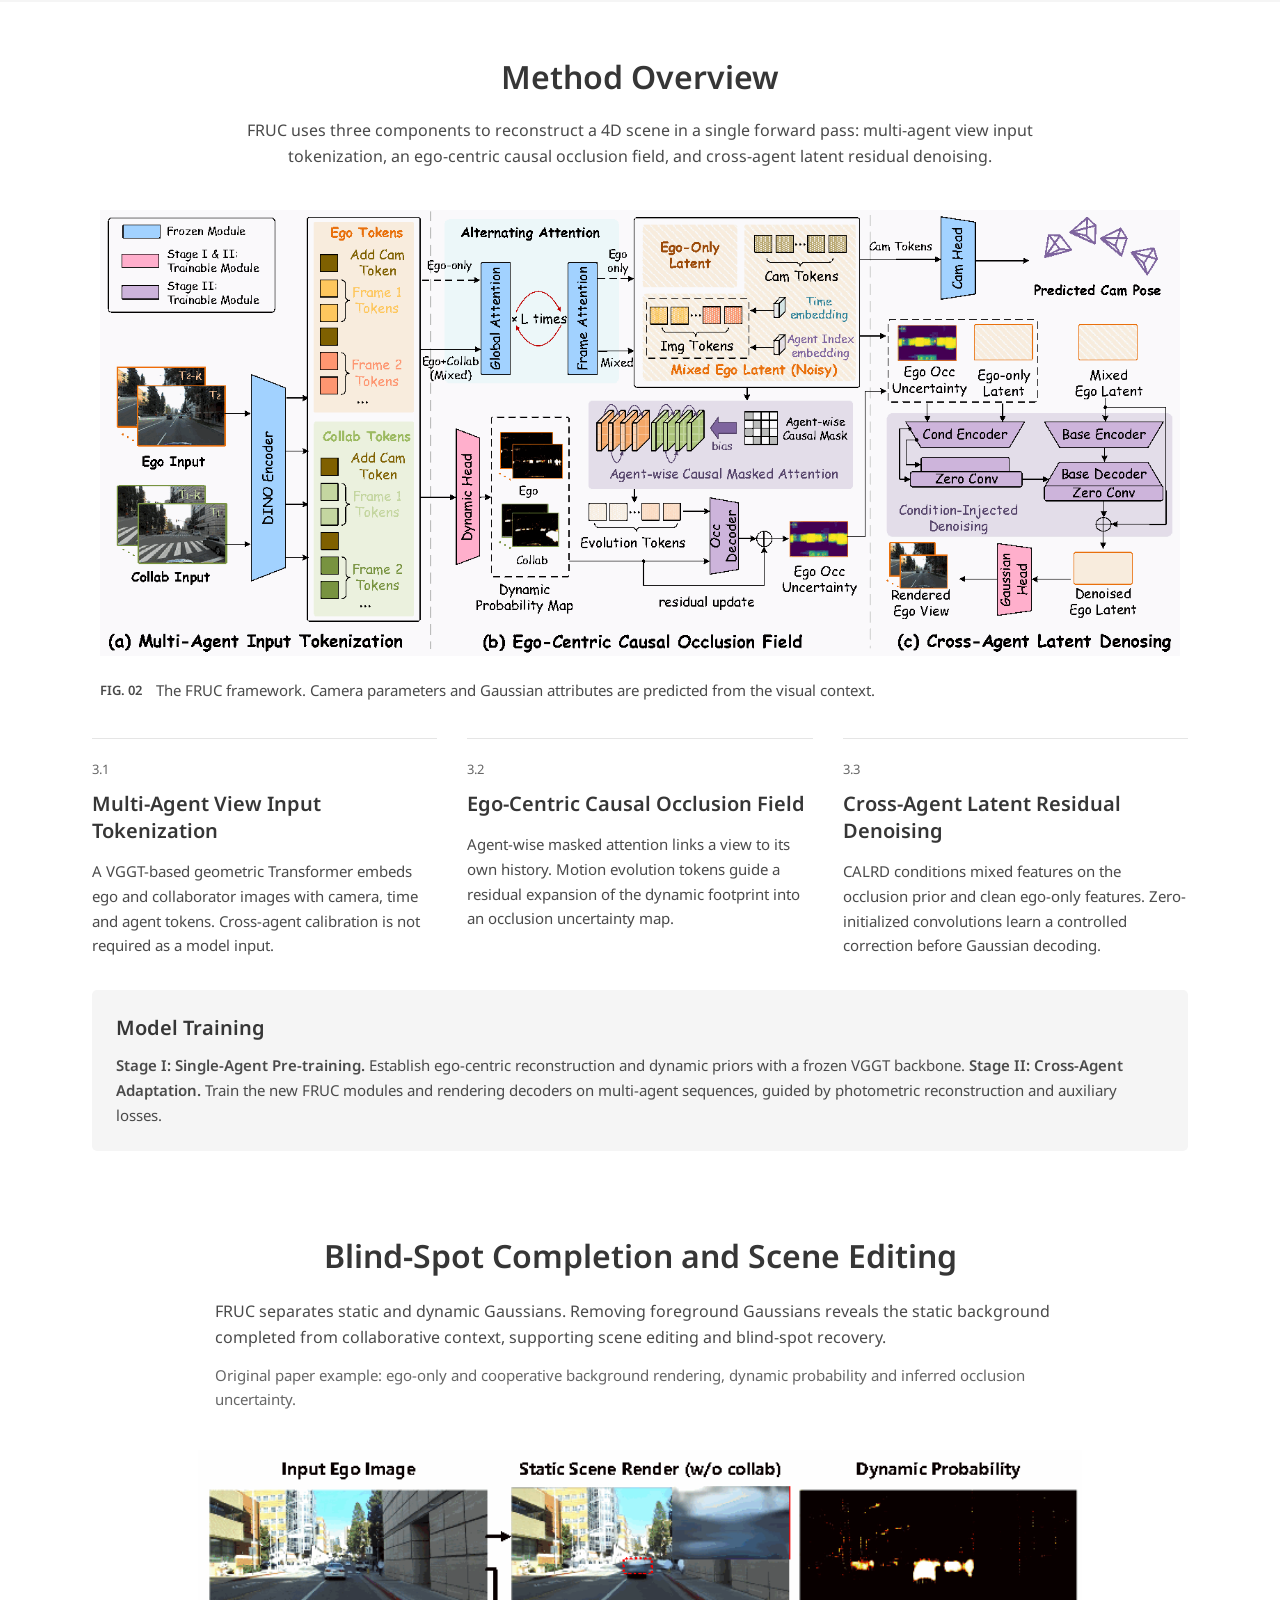
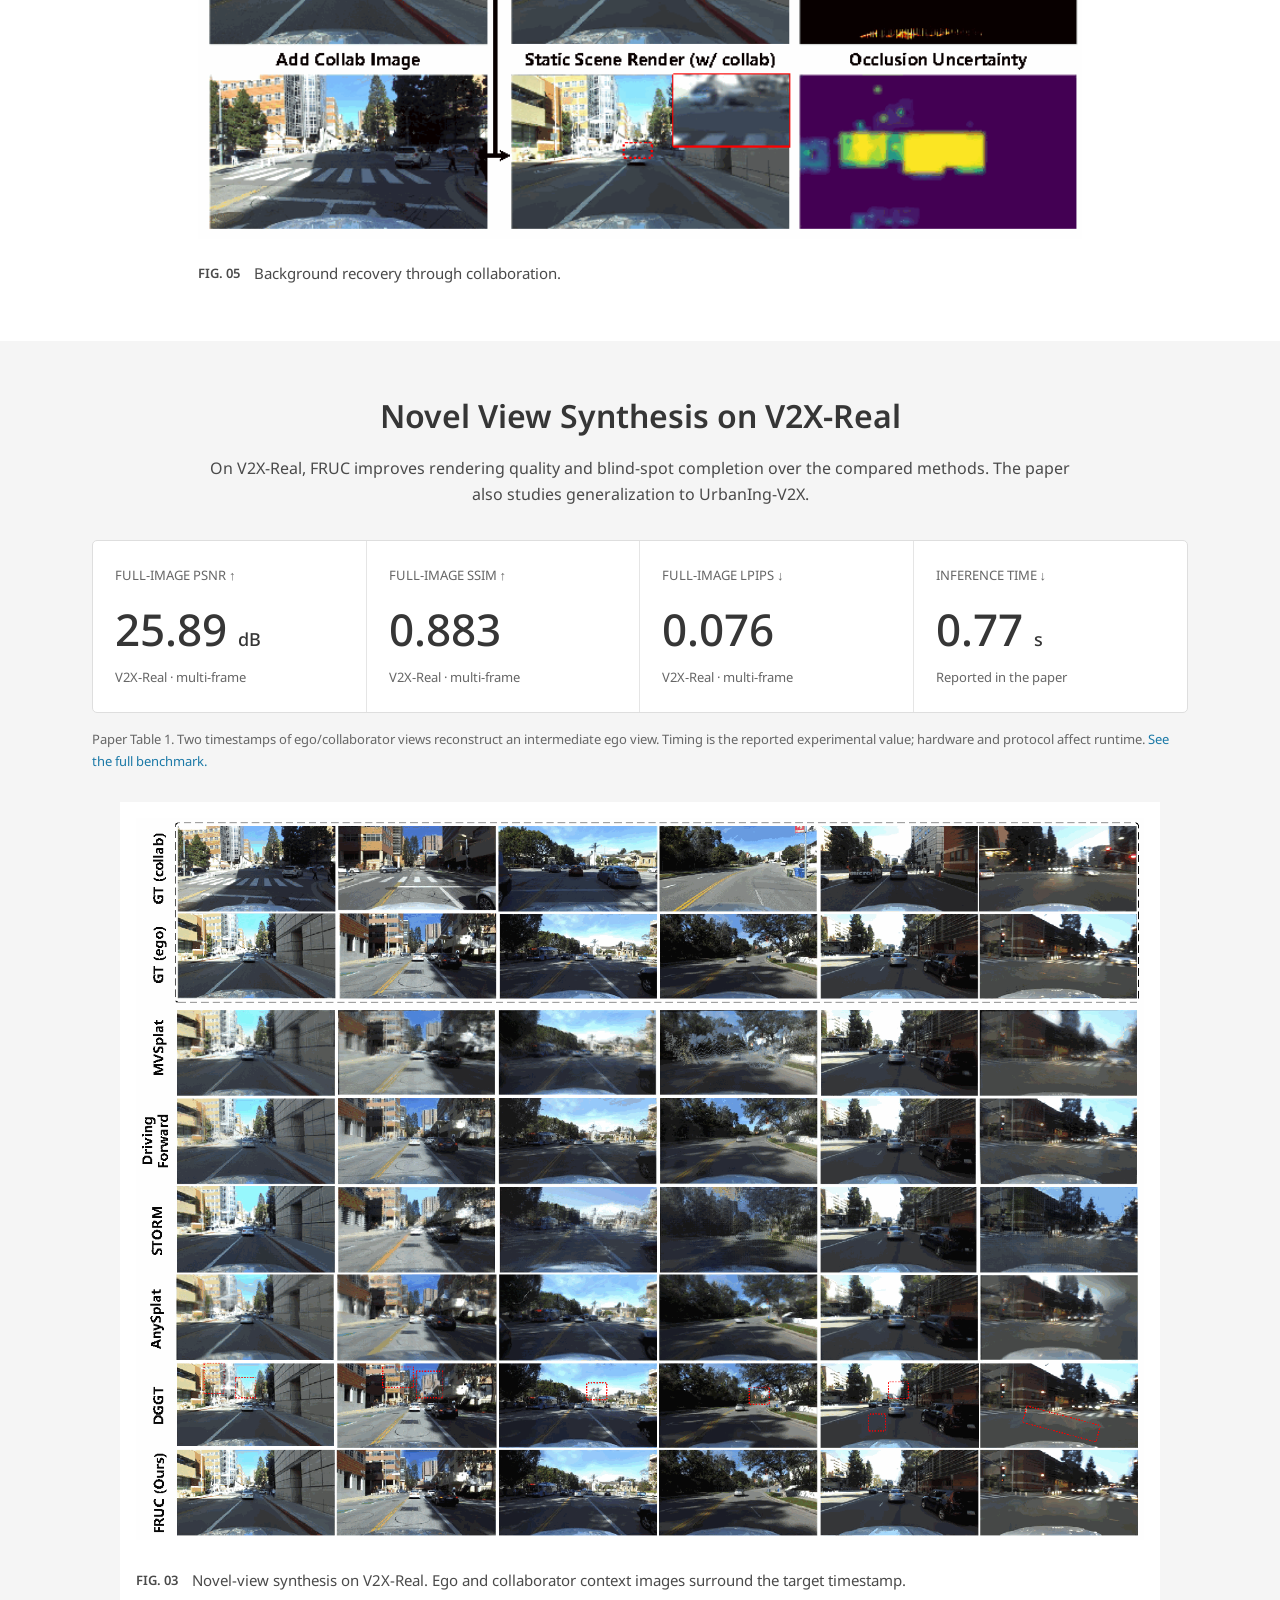
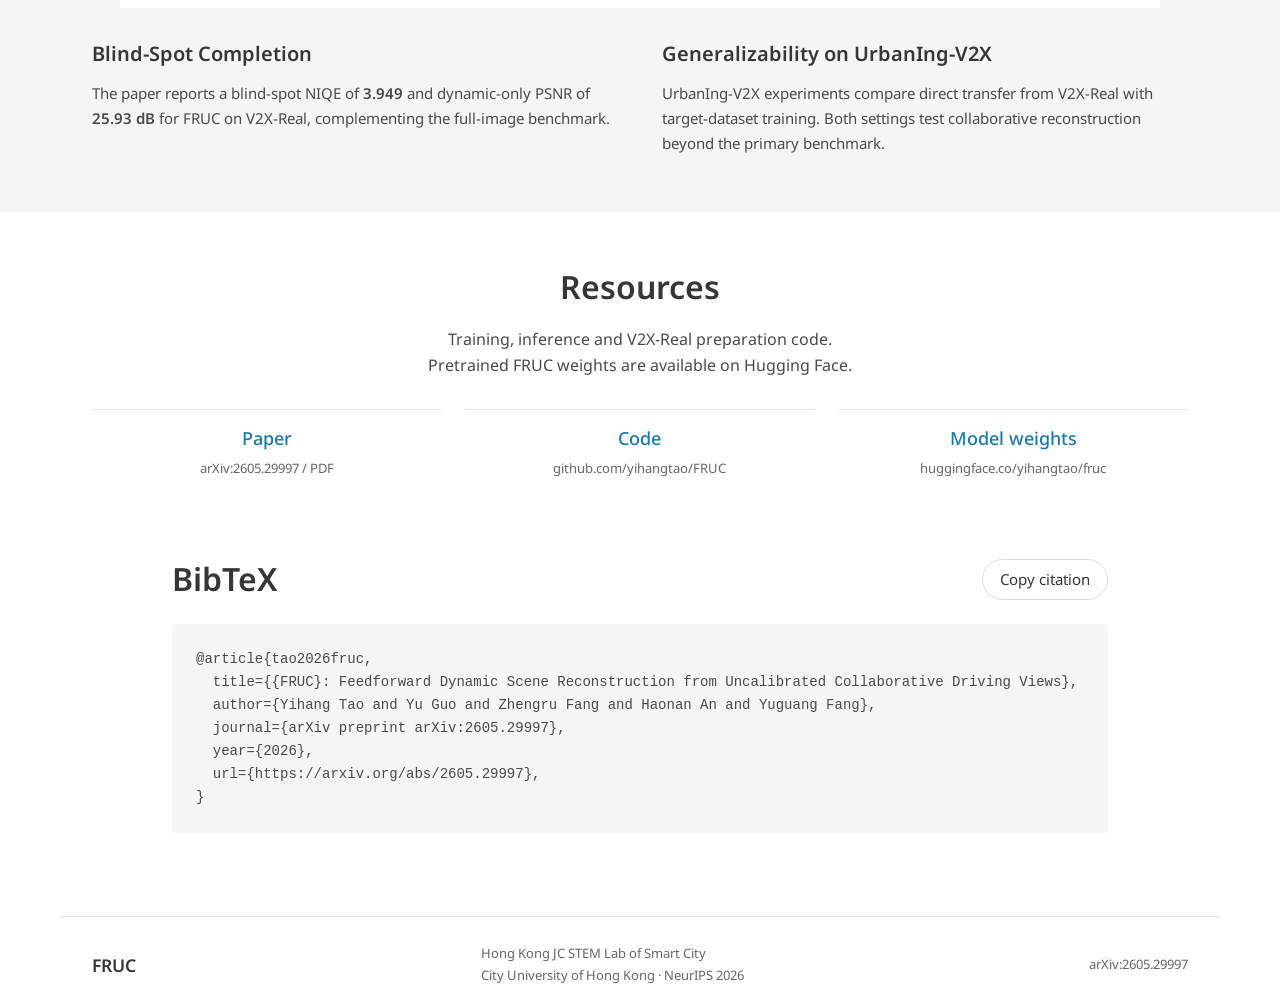
==== commit ce77b9ad: "Remove project-page style credit" ====
--- a/docs/index.html
+++ b/docs/index.html
@@ -148,7 +148,6 @@
 }</code></pre><p id="copy-status" role="status" aria-live="polite"></p></section>
   </main>
   <footer class="wrap"><a class="wordmark" href="#top">FRUC<span class="brand-square"></span></a><p>Hong Kong JC STEM Lab of Smart City<br>City University of Hong Kong · NeurIPS 2026</p><a href="https://arxiv.org/abs/2605.29997" target="_blank" rel="noopener">arXiv:2605.29997</a></footer>
-  <p class="page-credit">Project page style inspired by <a href="https://drexubery.github.io/ViewCrafter/" target="_blank" rel="noopener">ViewCrafter</a>.</p>
   <dialog id="figure-dialog" aria-labelledby="dialog-caption"><button id="close-figure" class="round-button" aria-label="Close figure">×</button><img id="dialog-image" alt=""><p id="dialog-caption"></p></dialog>
 </body>
 </html>
--- a/docs/assets/site.css
+++ b/docs/assets/site.css
@@ -142,7 +142,6 @@
 #copy-status { min-height: 1.5em; margin-top: 10px; color: var(--accent); font-size: .875rem; }
 footer.wrap { display: flex; justify-content: space-between; align-items: center; gap: 24px; border-top: 1px solid var(--line); padding-top: 26px; padding-bottom: 18px; }
 footer p, footer > a:last-child { font-size: .8125rem; color: var(--muted); }
-.page-credit { margin: 0 auto 28px; padding: 0 24px; text-align: center; color: var(--muted); font-size: .8125rem; }
 dialog { max-width: min(95vw, 1500px); max-height: 92vh; overflow: auto; padding: 36px 24px 20px; background: white; color: var(--text); border: 0; border-radius: 6px; }
 dialog::backdrop { background: #36363688; backdrop-filter: blur(5px); }
 dialog img { max-height: 76vh; object-fit: contain; width: auto; margin: auto; }
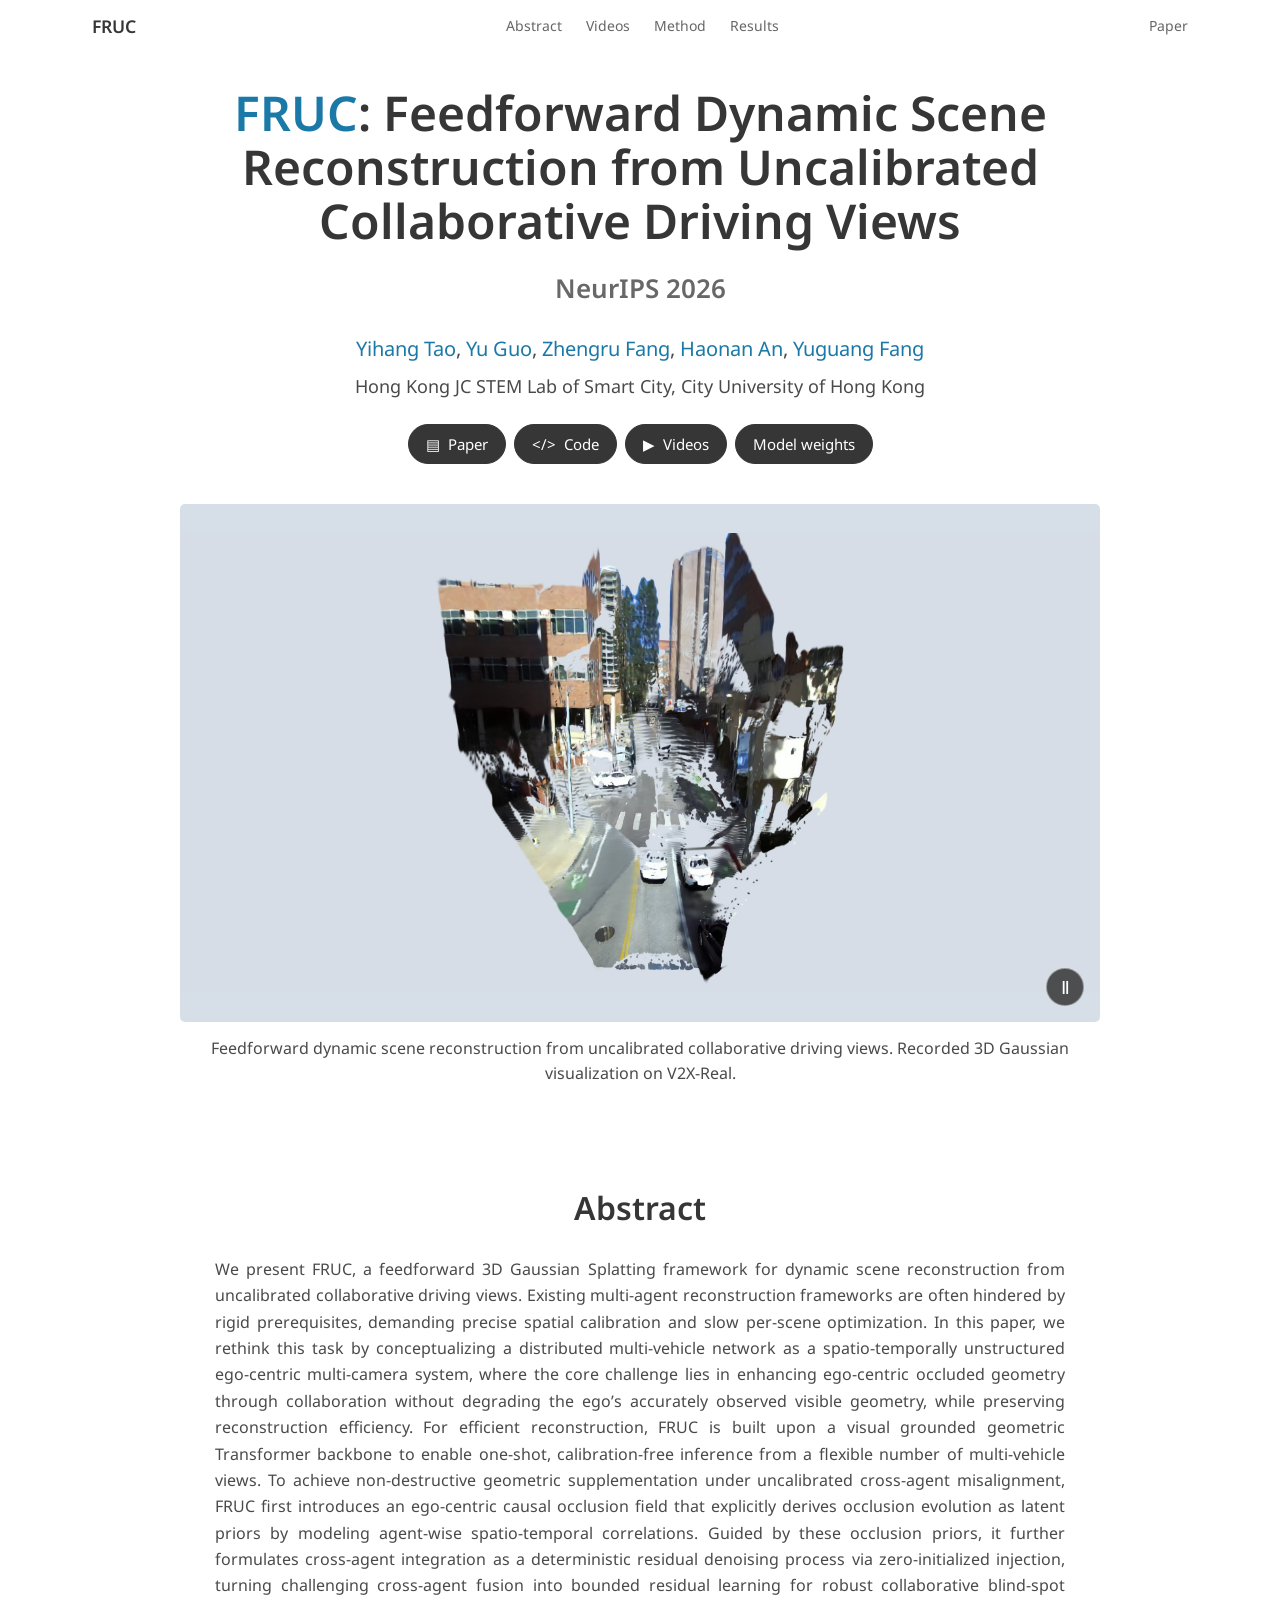
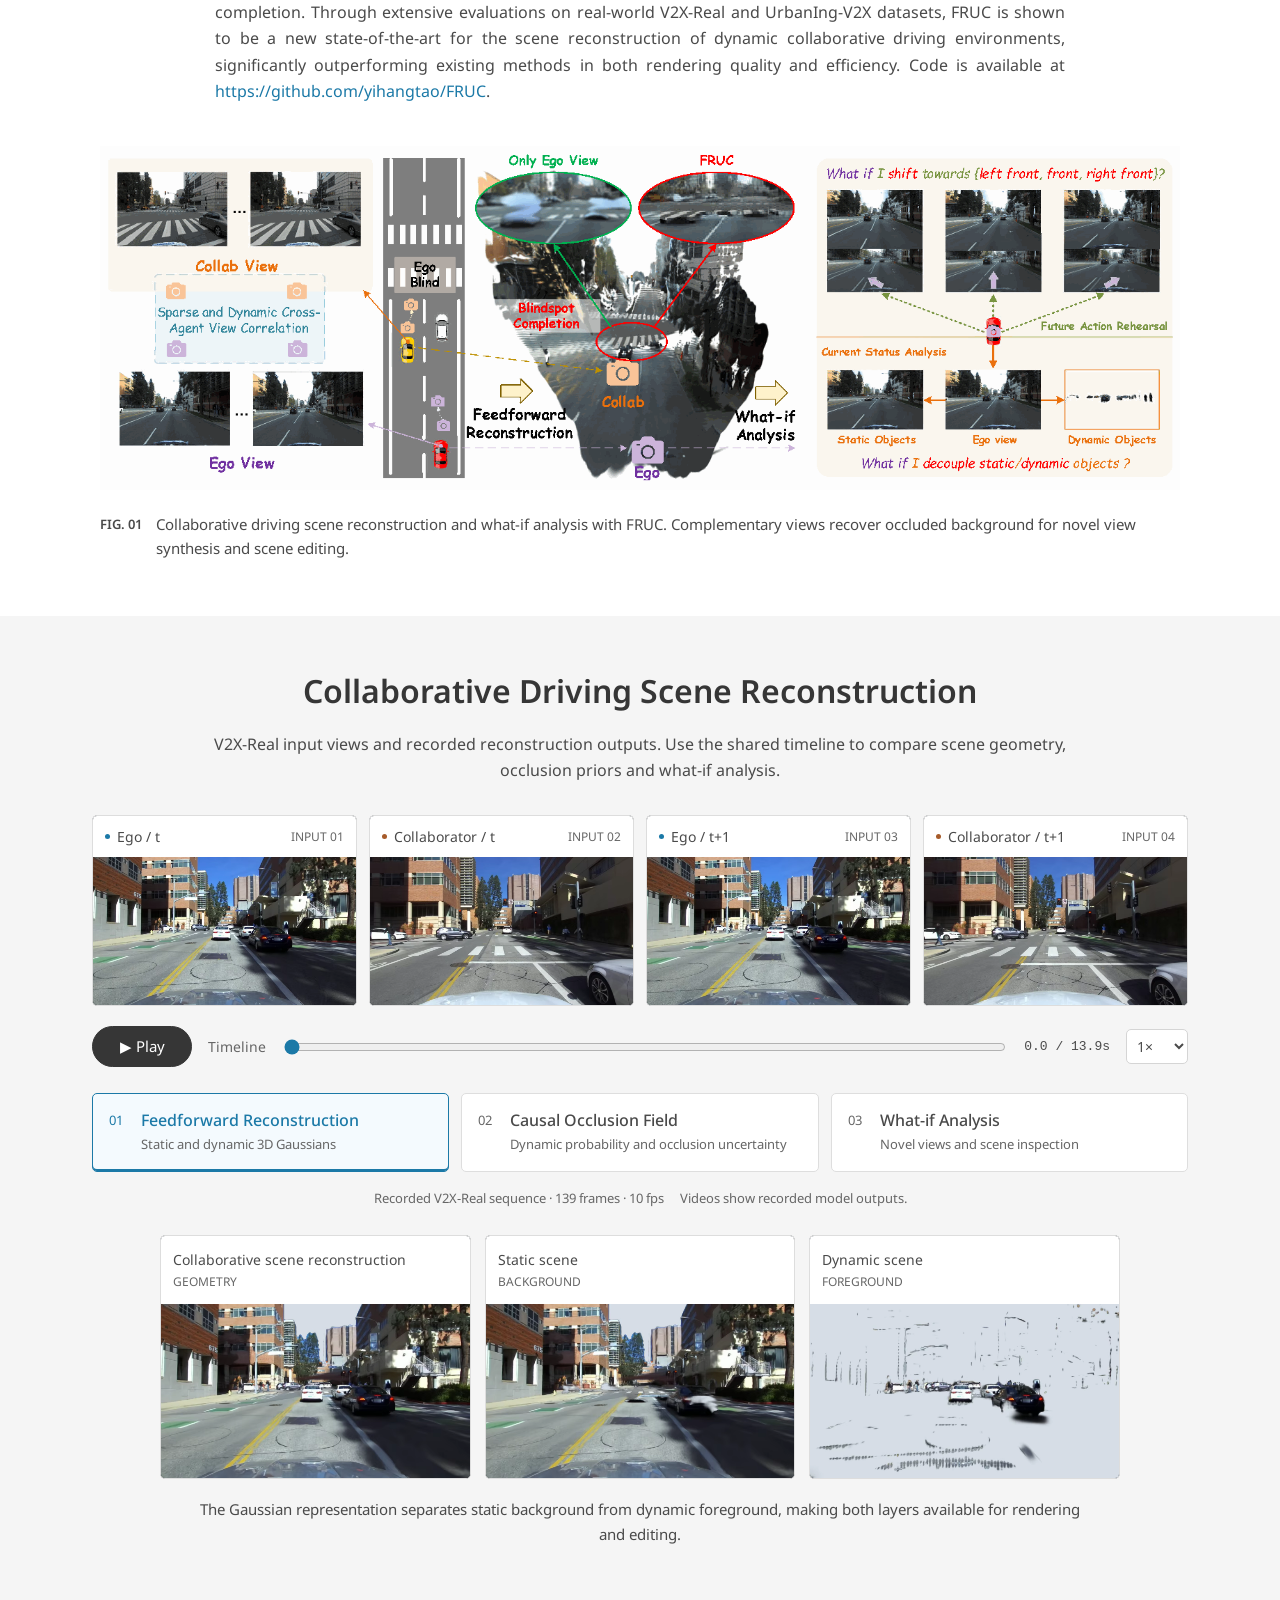
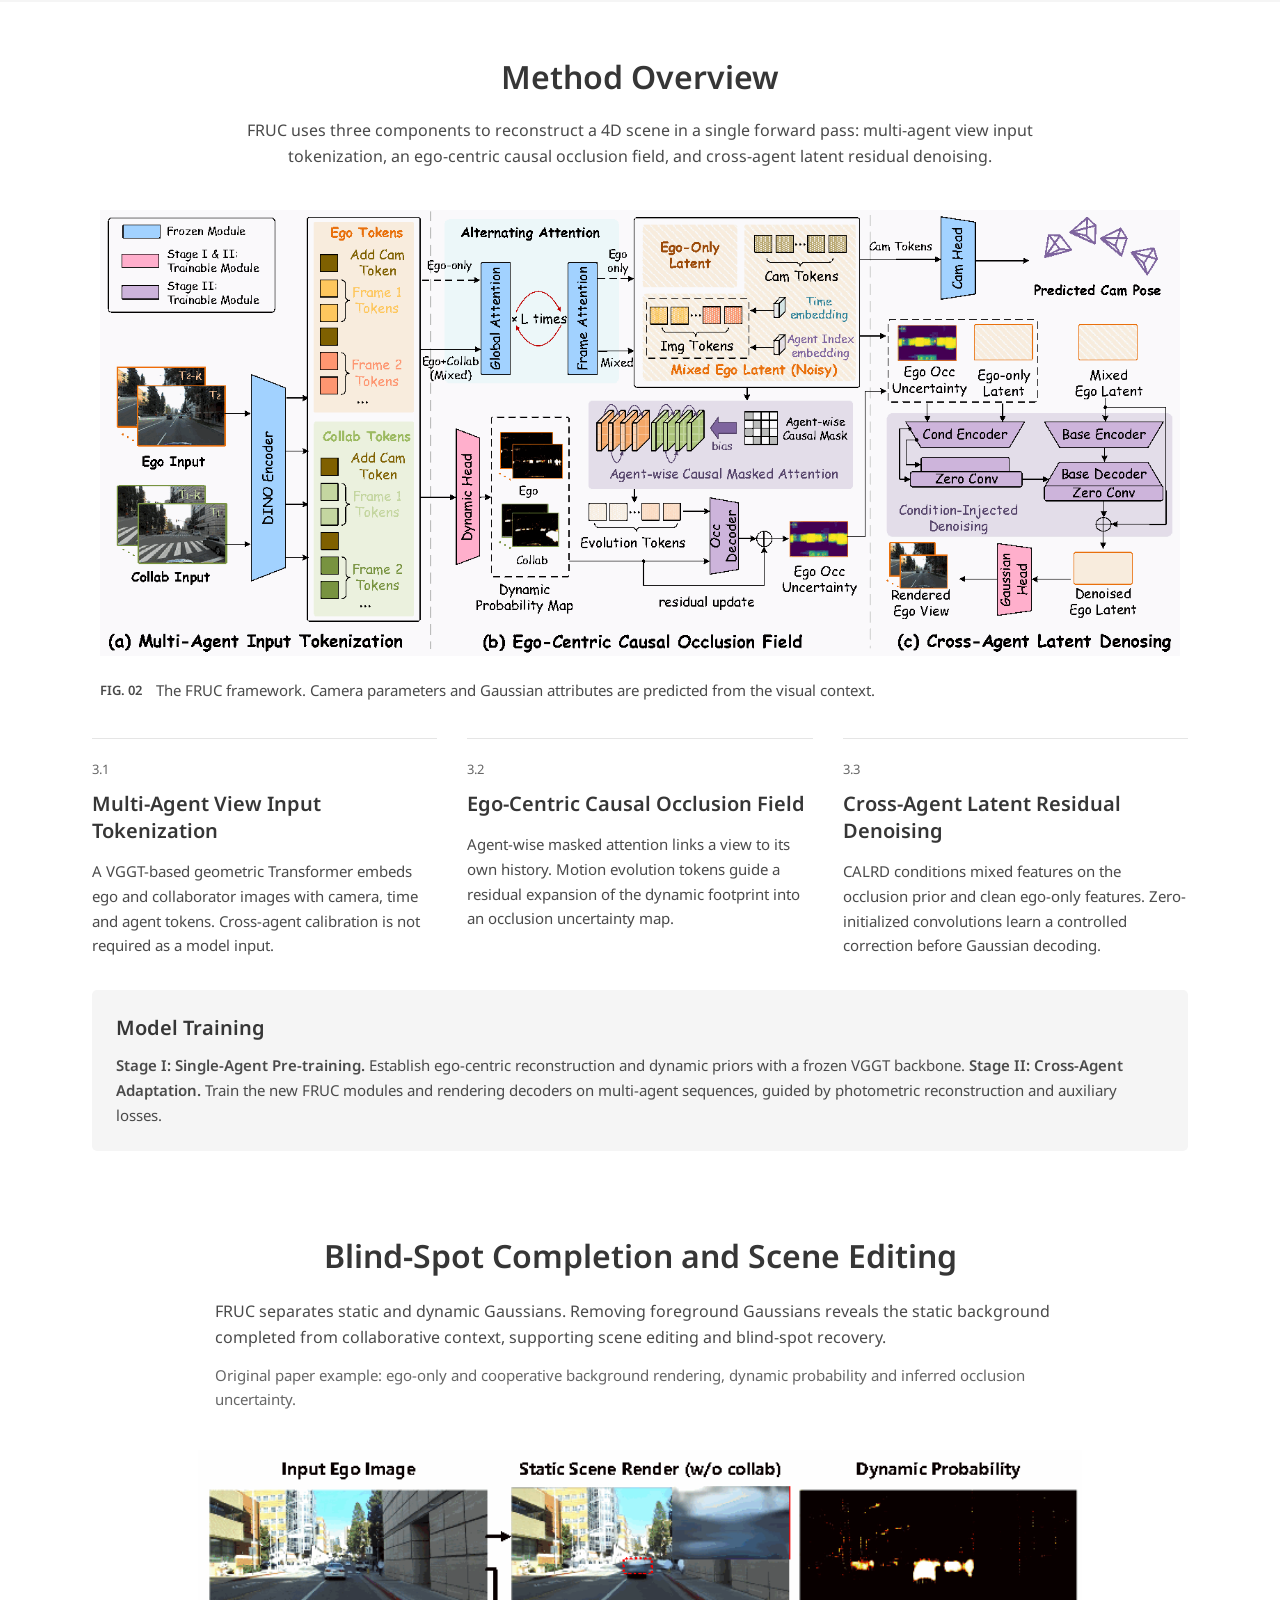
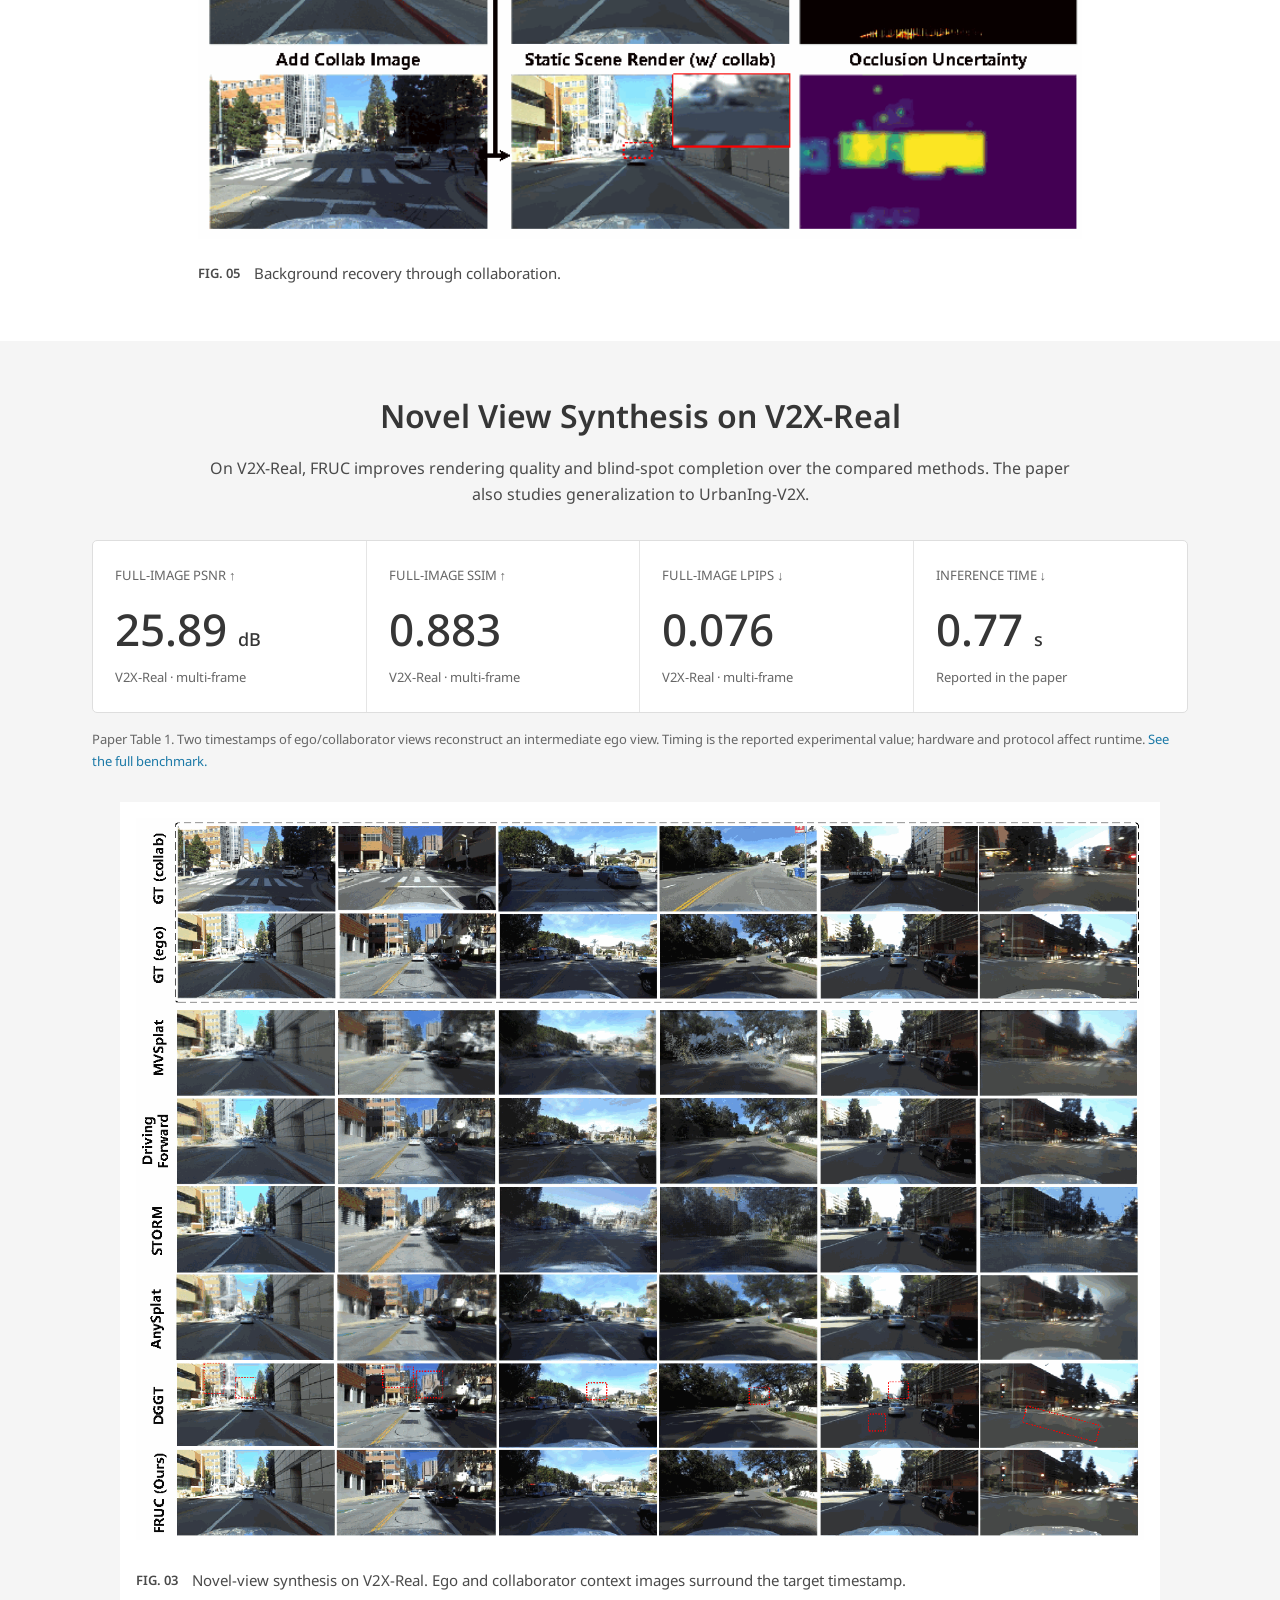
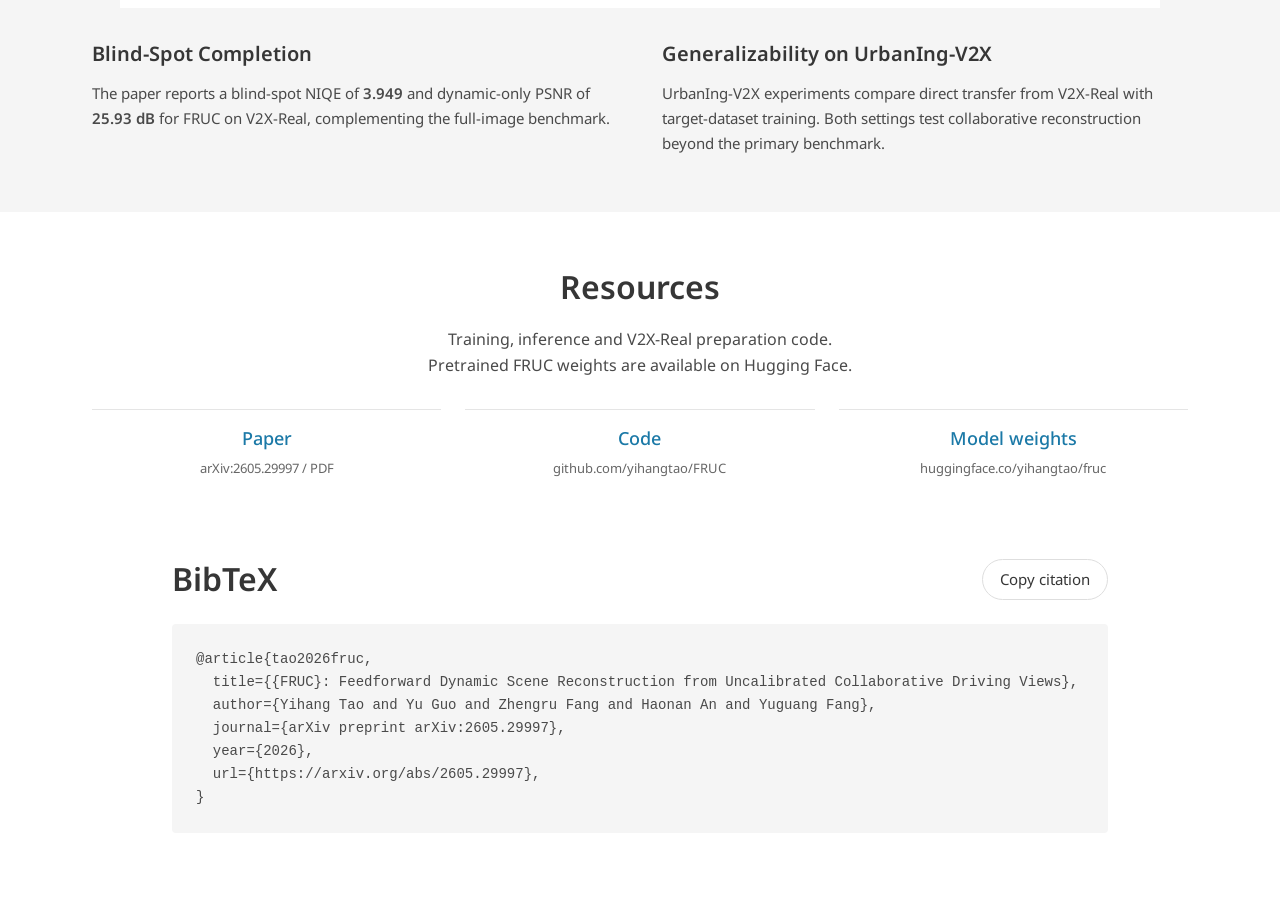
==== commit 2c6b7fc1: "End the project page at BibTeX" ====
--- a/docs/index.html
+++ b/docs/index.html
@@ -147,7 +147,6 @@
   url={https://arxiv.org/abs/2605.29997},
 }</code></pre><p id="copy-status" role="status" aria-live="polite"></p></section>
   </main>
-  <footer class="wrap"><a class="wordmark" href="#top">FRUC<span class="brand-square"></span></a><p>Hong Kong JC STEM Lab of Smart City<br>City University of Hong Kong · NeurIPS 2026</p><a href="https://arxiv.org/abs/2605.29997" target="_blank" rel="noopener">arXiv:2605.29997</a></footer>
   <dialog id="figure-dialog" aria-labelledby="dialog-caption"><button id="close-figure" class="round-button" aria-label="Close figure">×</button><img id="dialog-image" alt=""><p id="dialog-caption"></p></dialog>
 </body>
 </html>
--- a/docs/assets/site.css
+++ b/docs/assets/site.css
@@ -140,8 +140,6 @@
 .citation-header { display: flex; align-items: center; justify-content: space-between; gap: 20px; }
 .citation pre { margin: 24px 0 0; padding: 24px; background: var(--soft); border-radius: 4px; overflow-x: auto; color: var(--text); font: .875rem/1.65 var(--mono); }
 #copy-status { min-height: 1.5em; margin-top: 10px; color: var(--accent); font-size: .875rem; }
-footer.wrap { display: flex; justify-content: space-between; align-items: center; gap: 24px; border-top: 1px solid var(--line); padding-top: 26px; padding-bottom: 18px; }
-footer p, footer > a:last-child { font-size: .8125rem; color: var(--muted); }
 dialog { max-width: min(95vw, 1500px); max-height: 92vh; overflow: auto; padding: 36px 24px 20px; background: white; color: var(--text); border: 0; border-radius: 6px; }
 dialog::backdrop { background: #36363688; backdrop-filter: blur(5px); }
 dialog img { max-height: 76vh; object-fit: contain; width: auto; margin: auto; }
@@ -185,7 +183,6 @@
   .player-controls { gap: 10px; }
   .timeline-label { display: none; }
   .results-context { gap: 28px; }
-  footer.wrap { flex-wrap: wrap; }
 }
 
 @media (max-width: 480px) {
@@ -225,8 +222,6 @@
   .citation { padding-top: 12px; padding-bottom: 36px; }
   .citation pre { font-size: .8125rem; padding: 16px; }
   .citation-header .button { font-size: .8125rem; padding: 8px 12px; }
-  footer.wrap { justify-content: center; text-align: center; gap: 16px; }
-  footer p { width: 100%; }
 }
 
 @media (prefers-reduced-motion: reduce) {
